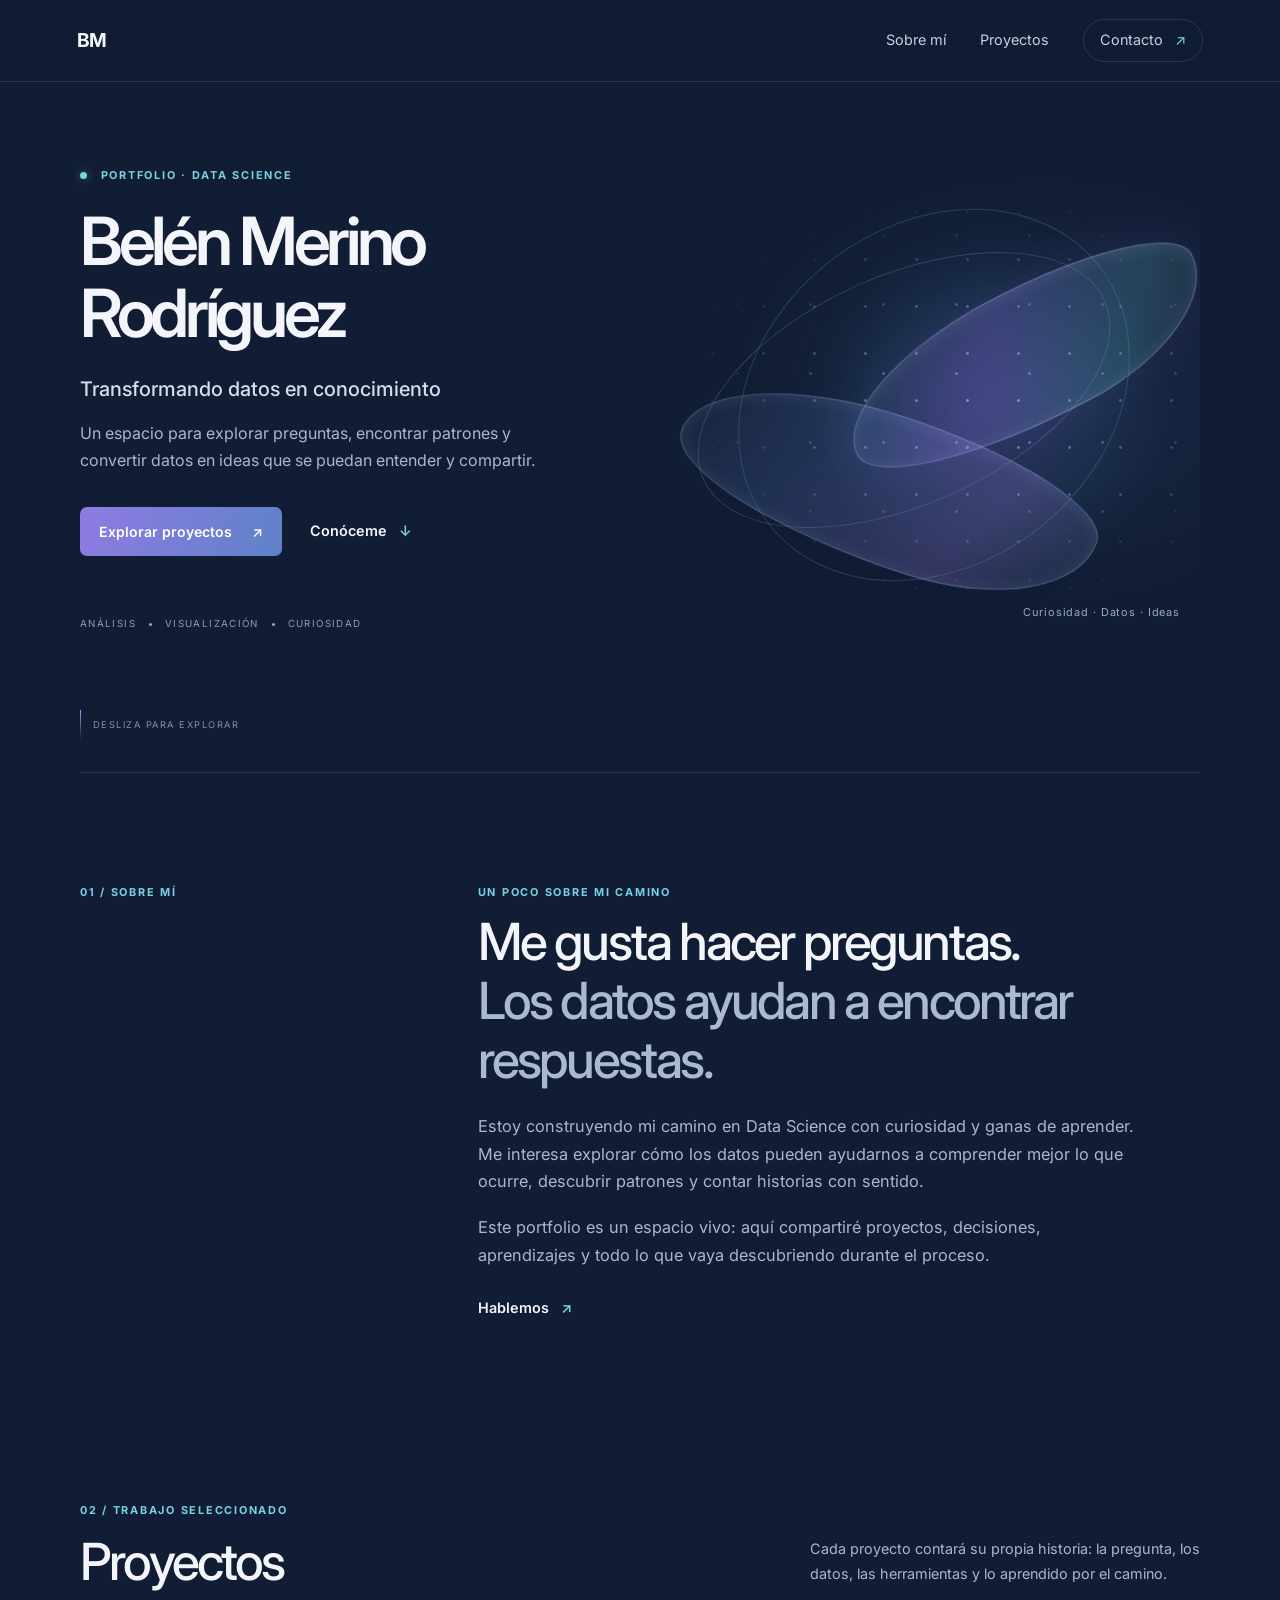
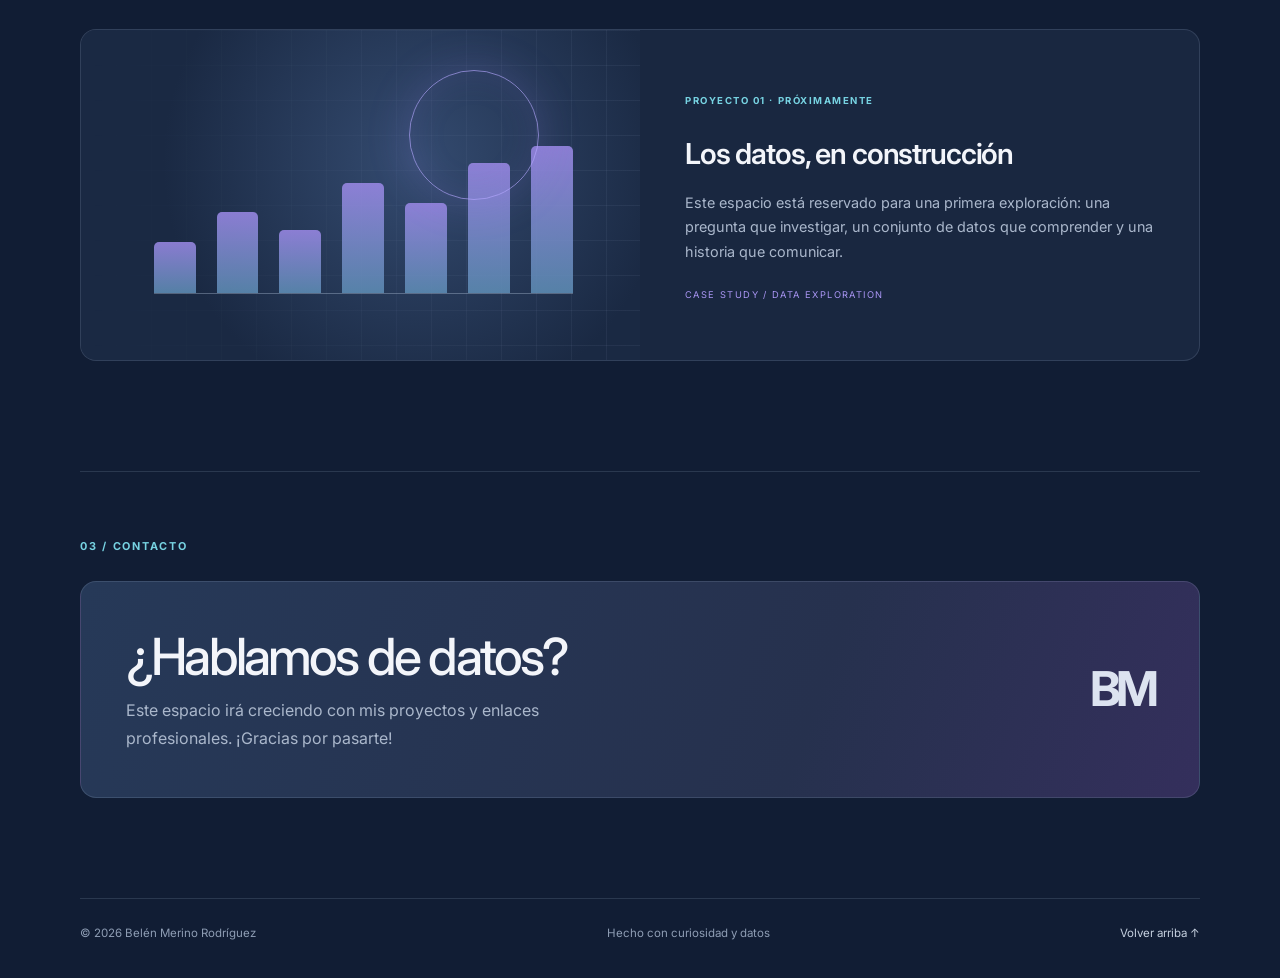
==== index.html @ dbee181e "Add files via upload" ====
<!doctype html>
<html lang="es">
<head>
  <meta charset="utf-8">
  <meta name="viewport" content="width=device-width, initial-scale=1">
  <meta name="description" content="Portfolio de Belén Merino Rodríguez: proyectos, análisis y exploración de datos.">
  <meta name="theme-color" content="#111d34">
  <title>Belén Merino Rodríguez | Portfolio</title>
  <link rel="preconnect" href="https://fonts.googleapis.com">
  <link rel="preconnect" href="https://fonts.gstatic.com" crossorigin>
  <link href="https://fonts.googleapis.com/css2?family=Inter:wght@400;500;600;700&display=swap" rel="stylesheet">
  <link rel="stylesheet" href="styles.css">
</head>
<body>
  <header class="site-header">
    <a class="brand" href="#inicio" aria-label="Ir al inicio">BM</a>
    <button class="menu-toggle" aria-label="Abrir menú" aria-expanded="false">☰</button>
    <nav class="nav" aria-label="Navegación principal">
      <a href="#sobre-mi">Sobre mí</a>
      <a href="#proyectos">Proyectos</a>
      <a class="nav-cta" href="#contacto">Contacto <span aria-hidden="true">↗</span></a>
    </nav>
  </header>

  <main>
    <section class="hero section-wrap" id="inicio">
      <div class="hero-copy">
        <p class="eyebrow"><span class="status-dot"></span> PORTFOLIO · DATA SCIENCE</p>
        <h1>Belén Merino Rodríguez</h1>
        <p class="hero-subtitle">Transformando datos en conocimiento</p>
        <p class="hero-text">Un espacio para explorar preguntas, encontrar patrones y convertir datos en ideas que se puedan entender y compartir.</p>
        <div class="hero-actions">
          <a class="button button-primary" href="#proyectos">Explorar proyectos <span aria-hidden="true">↗</span></a>
          <a class="text-link" href="#sobre-mi">Conóceme <span aria-hidden="true">↓</span></a>
        </div>
        <div class="hero-meta"><span>ANÁLISIS</span><i></i><span>VISUALIZACIÓN</span><i></i><span>CURIOSIDAD</span></div>
      </div>
      <div class="hero-art" role="img" aria-label="Formas abstractas translúcidas en tonos violetas y cian sobre un fondo azul noche">
        <div class="art-glow"></div>
        <div class="art-orbit orbit-one"></div>
        <div class="art-orbit orbit-two"></div>
        <div class="art-glass glass-one"></div>
        <div class="art-glass glass-two"></div>
        <div class="art-particles"></div>
        <span class="art-caption">Curiosidad · Datos · Ideas</span>
      </div>
      <a class="scroll-cue" href="#sobre-mi"><span></span> DESLIZA PARA EXPLORAR</a>
    </section>

    <section class="intro section-wrap" id="sobre-mi">
      <div class="section-kicker">01 / SOBRE MÍ</div>
      <div class="intro-content">
        <p class="eyebrow">UN POCO SOBRE MI CAMINO</p>
        <h2>Me gusta hacer preguntas.<br><em>Los datos ayudan a encontrar respuestas.</em></h2>
        <p>Estoy construyendo mi camino en Data Science con curiosidad y ganas de aprender. Me interesa explorar cómo los datos pueden ayudarnos a comprender mejor lo que ocurre, descubrir patrones y contar historias con sentido.</p>
        <p>Este portfolio es un espacio vivo: aquí compartiré proyectos, decisiones, aprendizajes y todo lo que vaya descubriendo durante el proceso.</p>
        <a class="text-link" href="#contacto">Hablemos <span aria-hidden="true">↗</span></a>
      </div>
    </section>

    <section class="projects section-wrap" id="proyectos">
      <div class="section-heading">
        <div>
          <div class="section-kicker">02 / TRABAJO SELECCIONADO</div>
          <h2>Proyectos</h2>
        </div>
        <p>Cada proyecto contará su propia historia: la pregunta, los datos, las herramientas y lo aprendido por el camino.</p>
      </div>
      <article class="project-placeholder">
        <div class="project-visual" aria-hidden="true">
          <div class="visual-grid"></div>
          <div class="visual-chart"><span></span><span></span><span></span><span></span><span></span><span></span><span></span></div>
          <div class="visual-orb"></div>
        </div>
        <div class="project-info">
          <span class="project-number">PROYECTO 01 · PRÓXIMAMENTE</span>
          <h3>Los datos, en construcción</h3>
          <p>Este espacio está reservado para una primera exploración: una pregunta que investigar, un conjunto de datos que comprender y una historia que comunicar.</p>
          <span class="project-note">CASE STUDY / DATA EXPLORATION</span>
        </div>
      </article>
    </section>

    <section class="contact section-wrap" id="contacto">
      <div class="section-kicker">03 / CONTACTO</div>
      <div class="contact-panel">
        <div>
          <h2>¿Hablamos de datos?</h2>
          <p>Este espacio irá creciendo con mis proyectos y enlaces profesionales. ¡Gracias por pasarte!</p>
        </div>
        <span class="contact-mark">BM</span>
      </div>
    </section>
  </main>

  <footer class="footer section-wrap">
    <span>© <span id="year"></span> Belén Merino Rodríguez</span>
    <span>Hecho con curiosidad y datos</span>
    <a href="#inicio">Volver arriba ↑</a>
  </footer>
  <script src="script.js"></script>
</body>
</html>
---- styles.css ----
:root {
  --bg: #111d34;
  --bg-deep: #0d172b;
  --panel: #1b2b49;
  --panel-soft: #243657;
  --text: #f3f5fa;
  --muted: #aab7cb;
  --violet: #aa96f4;
  --cyan: #77d3e2;
  --line: rgba(190, 205, 230, .15);
  --font: 'Inter', sans-serif;
}
* { box-sizing: border-box; }
html { scroll-behavior: smooth; }
body { margin: 0; background: var(--bg); color: var(--text); font-family: var(--font); line-height: 1.7; overflow-x: hidden; }
a { color: inherit; text-decoration: none; }
.site-header { height: 82px; display:flex; align-items:center; justify-content:space-between; padding:0 max(6vw,24px); border-bottom:1px solid var(--line); position:relative; z-index:5; background:rgba(17,29,52,.9); backdrop-filter:blur(14px); }
.brand { font-size:1.2rem; font-weight:700; letter-spacing:-.06em; color:var(--text); }
.nav { display:flex; align-items:center; gap:34px; font-size:.9rem; color:#c6d0df; }
.nav a { transition:color .2s ease; }
.nav a:hover,.text-link:hover { color:var(--cyan); }
.nav-cta { border:1px solid var(--line); padding:8px 16px; border-radius:30px; }
.nav-cta span { color:var(--cyan); margin-left:8px; }
.menu-toggle { display:none; background:none; border:0; color:white; font-size:1.4rem; cursor:pointer; }
.section-wrap { width:min(1120px,88vw); margin-inline:auto; }
.hero { min-height:690px; display:grid; grid-template-columns:1.05fr .95fr; align-items:center; position:relative; padding-top:50px; padding-bottom:105px; isolation:isolate; }
.hero-copy { position:relative; z-index:2; }
.eyebrow,.section-kicker,.project-number { font-size:.68rem; letter-spacing:.16em; font-weight:700; color:var(--cyan); }
.status-dot { display:inline-block; width:7px; height:7px; border-radius:50%; background:var(--cyan); margin-right:9px; box-shadow:0 0 10px rgba(119,211,226,.45); }
h1,h2,h3,p { margin-top:0; }
h1 { font-size:clamp(2.7rem,5.2vw,5.1rem); line-height:1.08; letter-spacing:-.065em; font-weight:600; max-width:760px; margin:22px 0; }
.hero-subtitle { font-size:1.25rem; font-weight:500; color:#d7ddeb; margin-bottom:14px; }
.hero-text { max-width:470px; color:var(--muted); font-size:1rem; }
.hero-actions { display:flex; align-items:center; gap:28px; margin-top:32px; }
.button { display:inline-flex; align-items:center; gap:20px; padding:13px 19px; border-radius:7px; font-weight:600; font-size:.88rem; transition:transform .2s ease, box-shadow .2s ease; }
.button:hover { transform:translateY(-2px); box-shadow:0 8px 25px rgba(5,12,25,.25); }
.button-primary { background:linear-gradient(110deg,#8f7be3,#5e82c8); color:white; }
.text-link { font-size:.9rem; font-weight:600; transition:color .2s ease; }
.text-link span { color:var(--cyan); margin-left:8px; }
.hero-meta { display:flex; align-items:center; gap:13px; margin-top:60px; font-size:.61rem; letter-spacing:.14em; color:#8f9eb5; }
.hero-meta i { width:3px; height:3px; background:var(--violet); border-radius:50%; }
.hero-art { background-image:linear-gradient(90deg,rgba(17,29,52,.10),rgba(17,29,52,.22)),url('portada-abstracta.png'); background-size:cover; background-position:center; height:500px; position:relative; overflow:hidden; isolation:isolate; border-radius:48% 0 0 48%; background:radial-gradient(ellipse at 70% 48%,rgba(83,105,176,.16),transparent 58%); }
.art-glow { position:absolute; width:340px; height:340px; right:8%; top:18%; border-radius:50%; background:radial-gradient(circle,rgba(139,116,232,.22),rgba(61,154,190,.09) 48%,transparent 72%); filter:blur(18px); }
.art-orbit { position:absolute; border:1px solid rgba(150,174,237,.23); border-radius:50%; transform:rotate(-24deg); }
.orbit-one { width:440px; height:230px; top:25%; left:3%; }
.orbit-two { width:340px; height:420px; top:7%; left:18%; transform:rotate(52deg); border-color:rgba(119,211,226,.2); }
.art-glass { position:absolute; border-radius:48% 52% 40% 60% / 55% 40% 60% 45%; transform:rotate(-28deg); filter:drop-shadow(0 14px 25px rgba(5,12,35,.22)); }
.glass-one { width:390px; height:135px; right:-4%; top:28%; background:linear-gradient(130deg,rgba(110,198,231,.06),rgba(130,115,226,.28) 40%,rgba(111,219,230,.19) 75%,rgba(255,255,255,.04)); border:1px solid rgba(189,200,255,.38); box-shadow:inset 0 2px 18px rgba(221,228,255,.12),0 0 45px rgba(127,116,226,.12); }
.glass-two { width:430px; height:150px; left:1%; bottom:17%; transform:rotate(18deg); background:linear-gradient(120deg,rgba(82,164,207,.05),rgba(101,135,213,.2) 35%,rgba(161,130,235,.24) 70%,rgba(119,211,226,.08)); border:1px solid rgba(154,203,237,.35); box-shadow:inset 0 1px 18px rgba(221,228,255,.1); }
.art-particles { position:absolute; inset:7% 2%; opacity:.65; background-image:radial-gradient(circle,rgba(126,207,241,.95) 1px,transparent 1.8px),radial-gradient(circle,rgba(174,151,245,.9) 1px,transparent 1.8px); background-size:51px 47px,73px 69px; background-position:8px 4px,22px 16px; mask-image:radial-gradient(ellipse at 60% 50%,#000 5%,transparent 72%); }
.art-caption { position:absolute; bottom:28px; right:20px; color:#9aaac4; font-size:.68rem; letter-spacing:.08em; }
.scroll-cue { position:absolute; bottom:32px; left:0; display:flex; align-items:center; gap:12px; color:#8292aa; font-size:.58rem; letter-spacing:.16em; }
.scroll-cue span { height:30px; width:1px; background:linear-gradient(var(--violet),transparent); }
.intro { padding:110px 0; border-top:1px solid var(--line); display:grid; grid-template-columns:.65fr 1.35fr; gap:50px; }
.intro-content h2,.section-heading h2,.contact h2 { font-size:clamp(2rem,4vw,3.4rem); line-height:1.15; letter-spacing:-.055em; font-weight:500; margin:0 0 24px; }
.intro-content h2 em { font-style:normal; color:#aab8d0; }
.intro-content p:not(.eyebrow) { max-width:660px; color:var(--muted); font-size:1.02rem; margin-bottom:18px; }
.intro-content .text-link { display:inline-block; margin-top:8px; }
.projects { padding:70px 0 110px; }
.section-heading { display:flex; justify-content:space-between; align-items:end; gap:30px; margin-bottom:38px; }
.section-heading h2 { margin:13px 0 0; }
.section-heading>p { max-width:390px; color:var(--muted); font-size:.9rem; margin-bottom:5px; }
.project-placeholder { display:grid; grid-template-columns:1fr 1fr; overflow:hidden; border:1px solid var(--line); border-radius:16px; background:rgba(34,49,75,.55); }
.project-visual { min-height:330px; position:relative; overflow:hidden; background:radial-gradient(circle at 60% 40%,#344b70,#1a2943 65%); }
.visual-grid { position:absolute; inset:0; background-image:linear-gradient(rgba(174,190,218,.08) 1px,transparent 1px),linear-gradient(90deg,rgba(174,190,218,.08) 1px,transparent 1px); background-size:35px 35px; mask-image:linear-gradient(90deg,transparent,#000); }
.visual-chart { position:absolute; left:13%; right:12%; bottom:20%; height:45%; display:flex; align-items:end; gap:5%; border-bottom:1px solid rgba(190,205,230,.35); }
.visual-chart span { flex:1; height:35%; background:linear-gradient(#9d8ae9,#5f8fb7); border-radius:5px 5px 0 0; opacity:.85; }
.visual-chart span:nth-child(2){height:55%}.visual-chart span:nth-child(3){height:43%}.visual-chart span:nth-child(4){height:75%}.visual-chart span:nth-child(5){height:61%}.visual-chart span:nth-child(6){height:88%}.visual-chart span:nth-child(7){height:100%}
.visual-orb { position:absolute; width:130px; height:130px; right:18%; top:12%; border:1px solid rgba(180,166,255,.65); border-radius:50%; box-shadow:0 0 45px rgba(144,123,232,.2),inset 0 0 35px rgba(144,123,232,.12); }
.project-info { padding:45px; align-self:center; }
.project-number { font-size:.6rem; }
.project-info h3 { font-size:1.8rem; letter-spacing:-.04em; font-weight:600; margin:18px 0 12px; }
.project-info p { color:var(--muted); font-size:.9rem; }
.project-note { font-size:.58rem; letter-spacing:.15em; color:var(--violet); }
.contact { padding:65px 0 100px; border-top:1px solid var(--line); }
.contact-panel { margin-top:25px; padding:45px; background:linear-gradient(110deg,#263958,#26314e 65%,#342f5c); border:1px solid var(--line); border-radius:16px; display:flex; align-items:center; justify-content:space-between; }
.contact h2 { margin-bottom:12px; }
.contact-panel p { color:var(--muted); margin:0; max-width:500px; }
.contact-mark { font-size:3rem; font-weight:700; letter-spacing:-.1em; color:#dce3f0; }
.footer { padding:25px 0 35px; border-top:1px solid var(--line); display:flex; justify-content:space-between; color:#8e9db4; font-size:.72rem; }
.footer a { color:#c5d0df; }
@media (prefers-reduced-motion: reduce) { html{scroll-behavior:auto} *,*::before,*::after{animation-duration:.01ms!important;transition-duration:.01ms!important} }
@media (max-width:800px) {
  .hero { grid-template-columns:1fr; padding-top:75px; min-height:auto; }
  .hero-art { height:370px; margin-top:12px; }
  .hero-copy { z-index:1; }
  .intro { grid-template-columns:1fr; gap:25px; padding:80px 0; }
  .project-placeholder { grid-template-columns:1fr; }
  .project-visual { min-height:270px; }
  .section-heading { align-items:start; flex-direction:column; gap:12px; }
  .scroll-cue { bottom:15px; }
}
@media (max-width:560px) {
  .site-header { height:70px; }
  .menu-toggle { display:block; }
  .nav { display:none; position:absolute; top:69px; left:0; right:0; padding:20px 6vw; background:#172640; border-bottom:1px solid var(--line); flex-direction:column; align-items:start; gap:18px; }
  .nav.open { display:flex; }
  .hero { padding-top:58px; }
  h1 { font-size:clamp(2.45rem,11vw,3.5rem); max-width:100%; }
  .hero-art { height:290px; margin-inline:-20px; }
  .hero-meta { gap:8px; font-size:.5rem; flex-wrap:wrap; }
  .glass-one { width:300px; right:-15%; }
  .glass-two { width:330px; left:-12%; }
  .project-info { padding:28px 23px; }
  .contact-panel { padding:28px; gap:15px; }
  .contact-mark { font-size:2rem; }
  .footer { flex-wrap:wrap; gap:12px; }
  .footer span:nth-child(2) { display:none; }
}
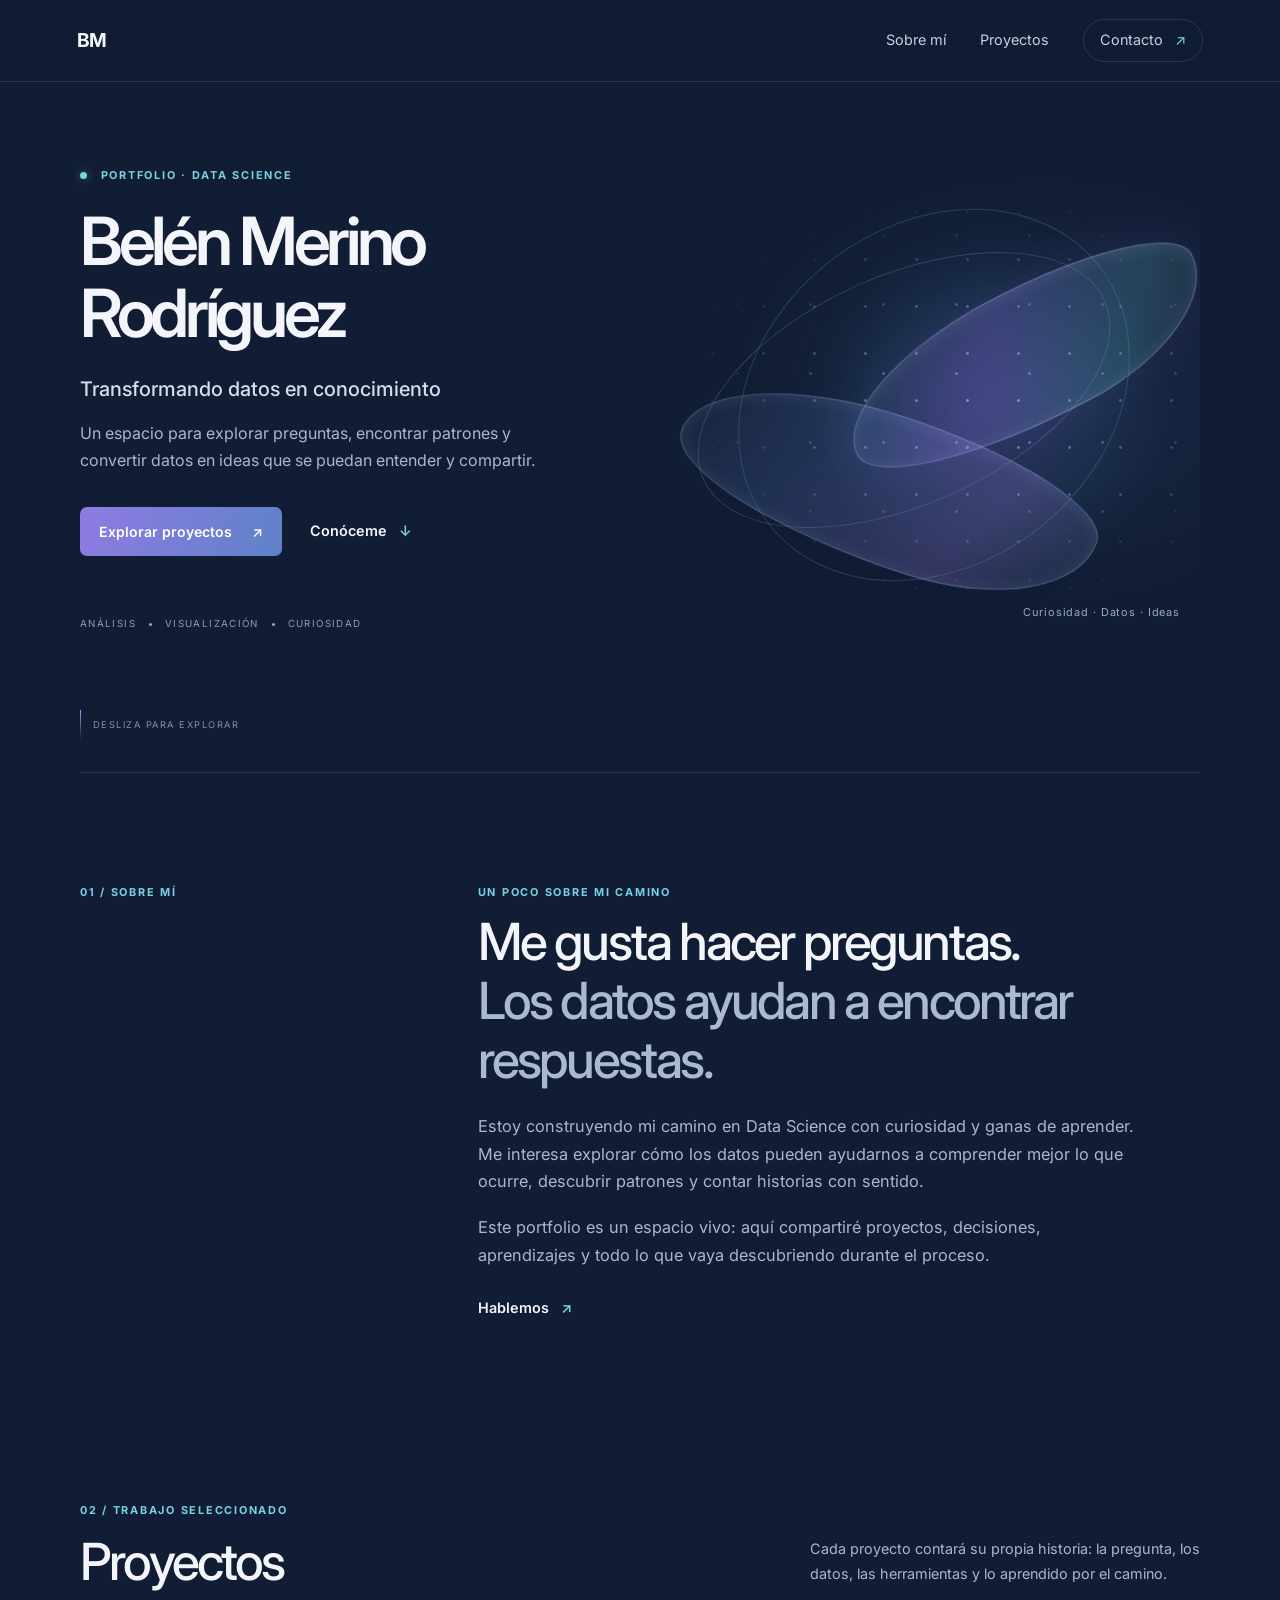
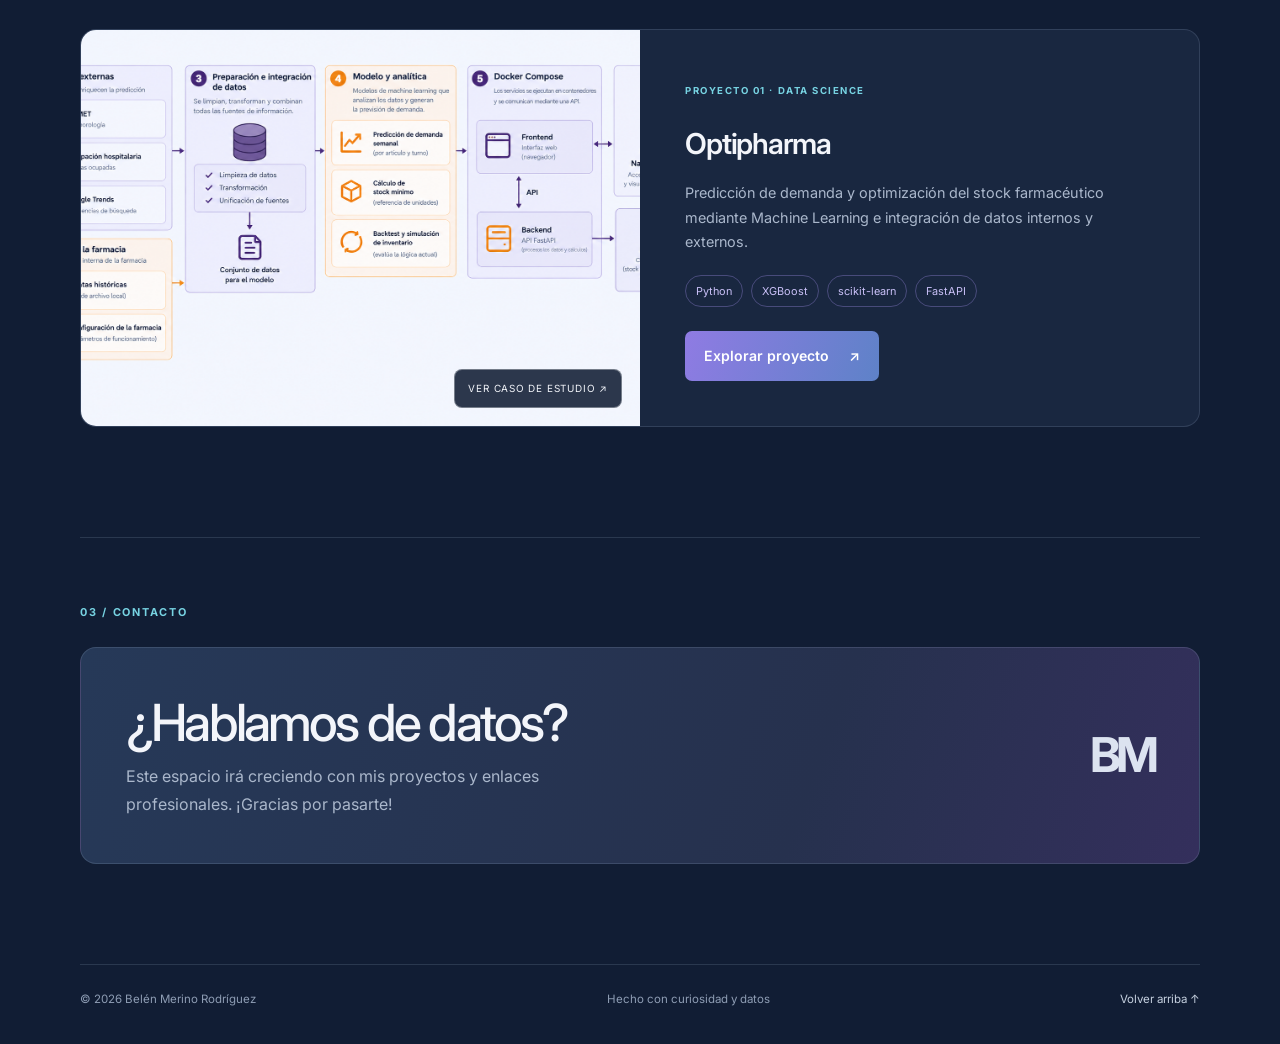
==== commit 5f1c7839: "Add files via upload" ====
--- a/index.html
+++ b/index.html
@@ -66,17 +66,17 @@
         </div>
         <p>Cada proyecto contará su propia historia: la pregunta, los datos, las herramientas y lo aprendido por el camino.</p>
       </div>
-      <article class="project-placeholder">
-        <div class="project-visual" aria-hidden="true">
-          <div class="visual-grid"></div>
-          <div class="visual-chart"><span></span><span></span><span></span><span></span><span></span><span></span><span></span></div>
-          <div class="visual-orb"></div>
-        </div>
+      <article class="project-placeholder project-featured">
+        <a class="project-visual project-image-link" href="proyectos/optipharma/" aria-label="Ver el caso de estudio Optipharma">
+          <img src="assets/optipharma-arquitectura.png" alt="Diagrama de arquitectura de Optipharma: fuentes de datos, preparación, modelo predictivo, aplicación y resultados">
+          <span class="project-image-label">VER CASO DE ESTUDIO ↗</span>
+        </a>
         <div class="project-info">
-          <span class="project-number">PROYECTO 01 · PRÓXIMAMENTE</span>
-          <h3>Los datos, en construcción</h3>
-          <p>Este espacio está reservado para una primera exploración: una pregunta que investigar, un conjunto de datos que comprender y una historia que comunicar.</p>
-          <span class="project-note">CASE STUDY / DATA EXPLORATION</span>
+          <span class="project-number">PROYECTO 01 · DATA SCIENCE</span>
+          <h3>Optipharma</h3>
+          <p>Predicción de demanda y optimización del stock farmacéutico mediante Machine Learning e integración de datos internos y externos.</p>
+          <div class="project-tags"><span>Python</span><span>XGBoost</span><span>scikit-learn</span><span>FastAPI</span></div>
+          <a class="button button-primary" href="proyectos/optipharma/">Explorar proyecto <span aria-hidden="true">↗</span></a>
         </div>
       </article>
     </section>
--- a/styles.css
+++ b/styles.css
@@ -107,3 +107,13 @@
   .footer { flex-wrap:wrap; gap:12px; }
   .footer span:nth-child(2) { display:none; }
 }
+
+/* Optipharma featured project */
+.project-image-link { display:block; min-height:330px; position:relative; overflow:hidden; background:#e9edfa; }
+.project-image-link img { width:100%; height:100%; min-height:330px; display:block; object-fit:cover; object-position:center; transition:transform .45s ease; }
+.project-image-link:hover img { transform:scale(1.025); }
+.project-image-label { position:absolute; right:18px; bottom:18px; padding:10px 13px; border:1px solid rgba(255,255,255,.35); border-radius:8px; background:rgba(17,29,52,.88); color:#f3f5fa; font-size:.62rem; letter-spacing:.08em; }
+.project-tags { display:flex; flex-wrap:wrap; gap:8px; margin:20px 0 24px; }
+.project-tags span { border:1px solid rgba(170,150,244,.32); border-radius:99px; padding:6px 10px; color:#c9c0f7; font-size:.68rem; }
+.project-info .button { display:inline-flex; }
+@media (max-width:800px) { .project-image-link, .project-image-link img { min-height:260px; } }
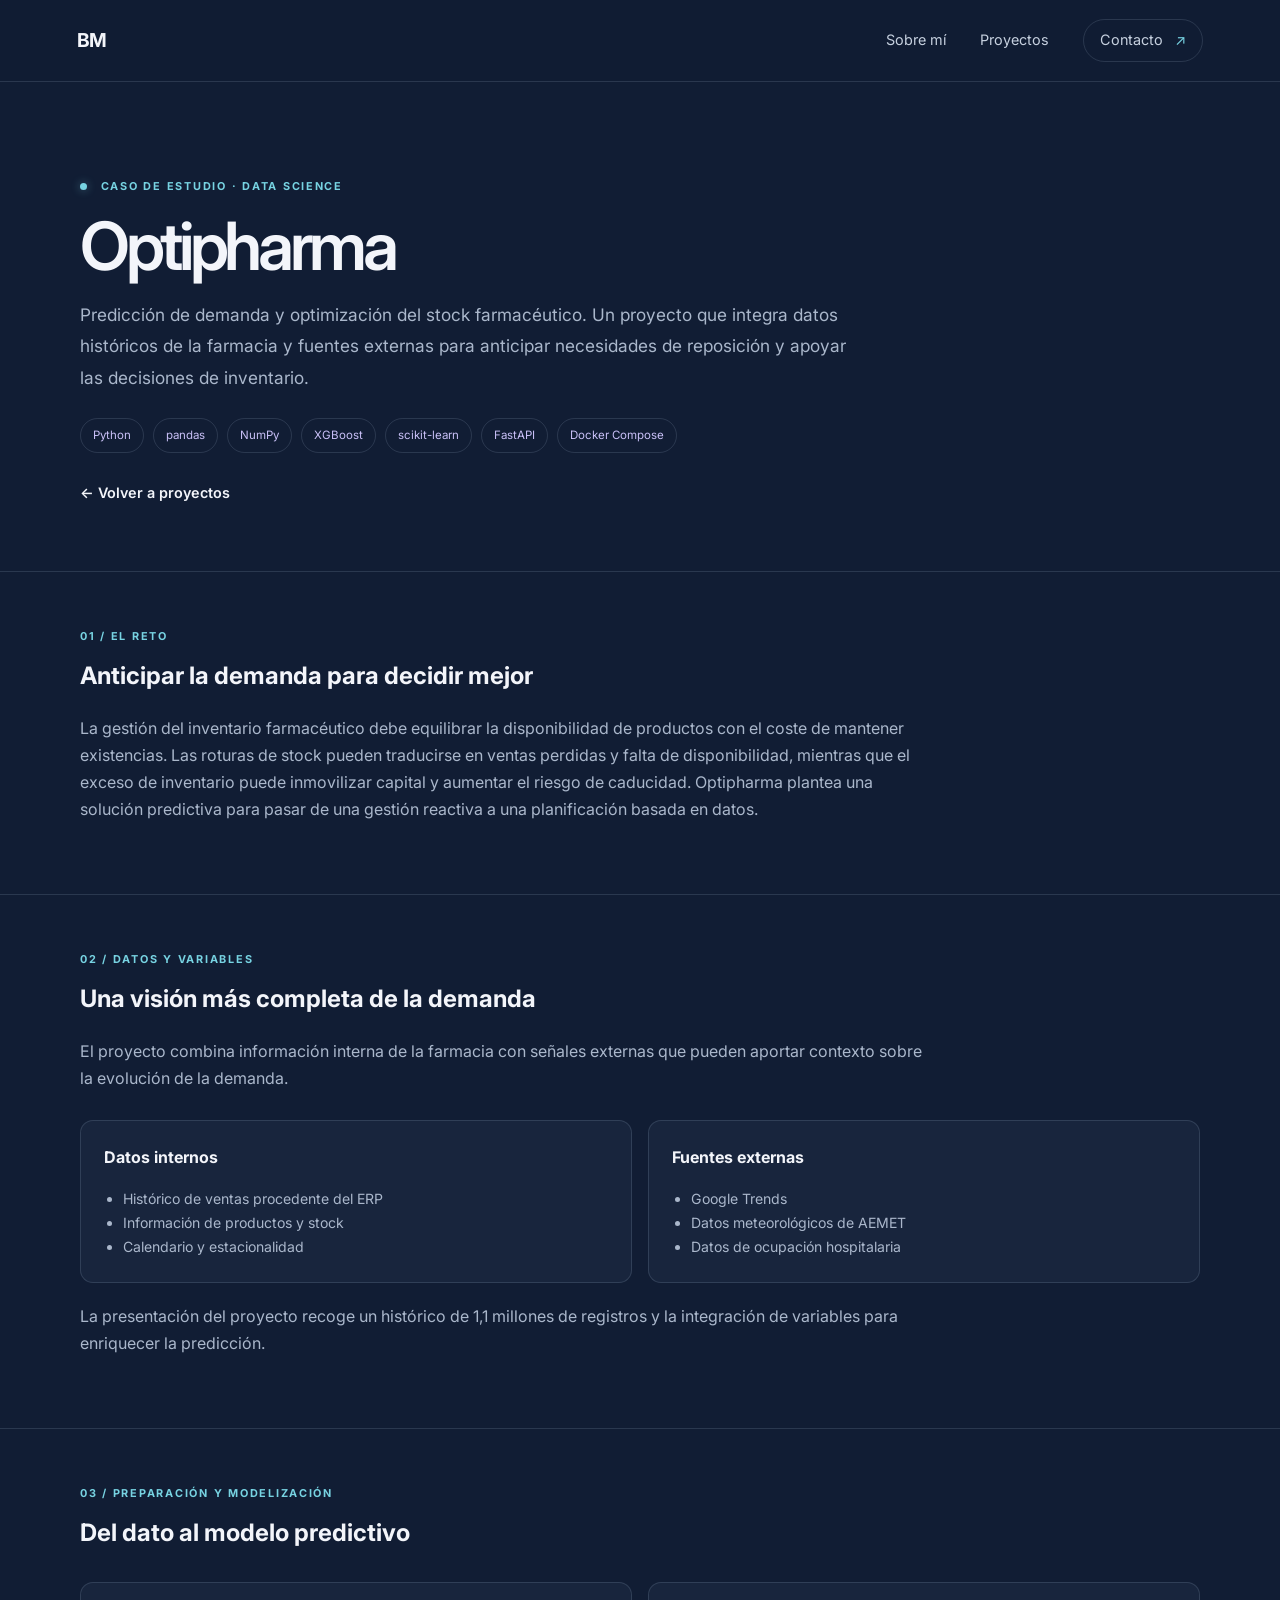
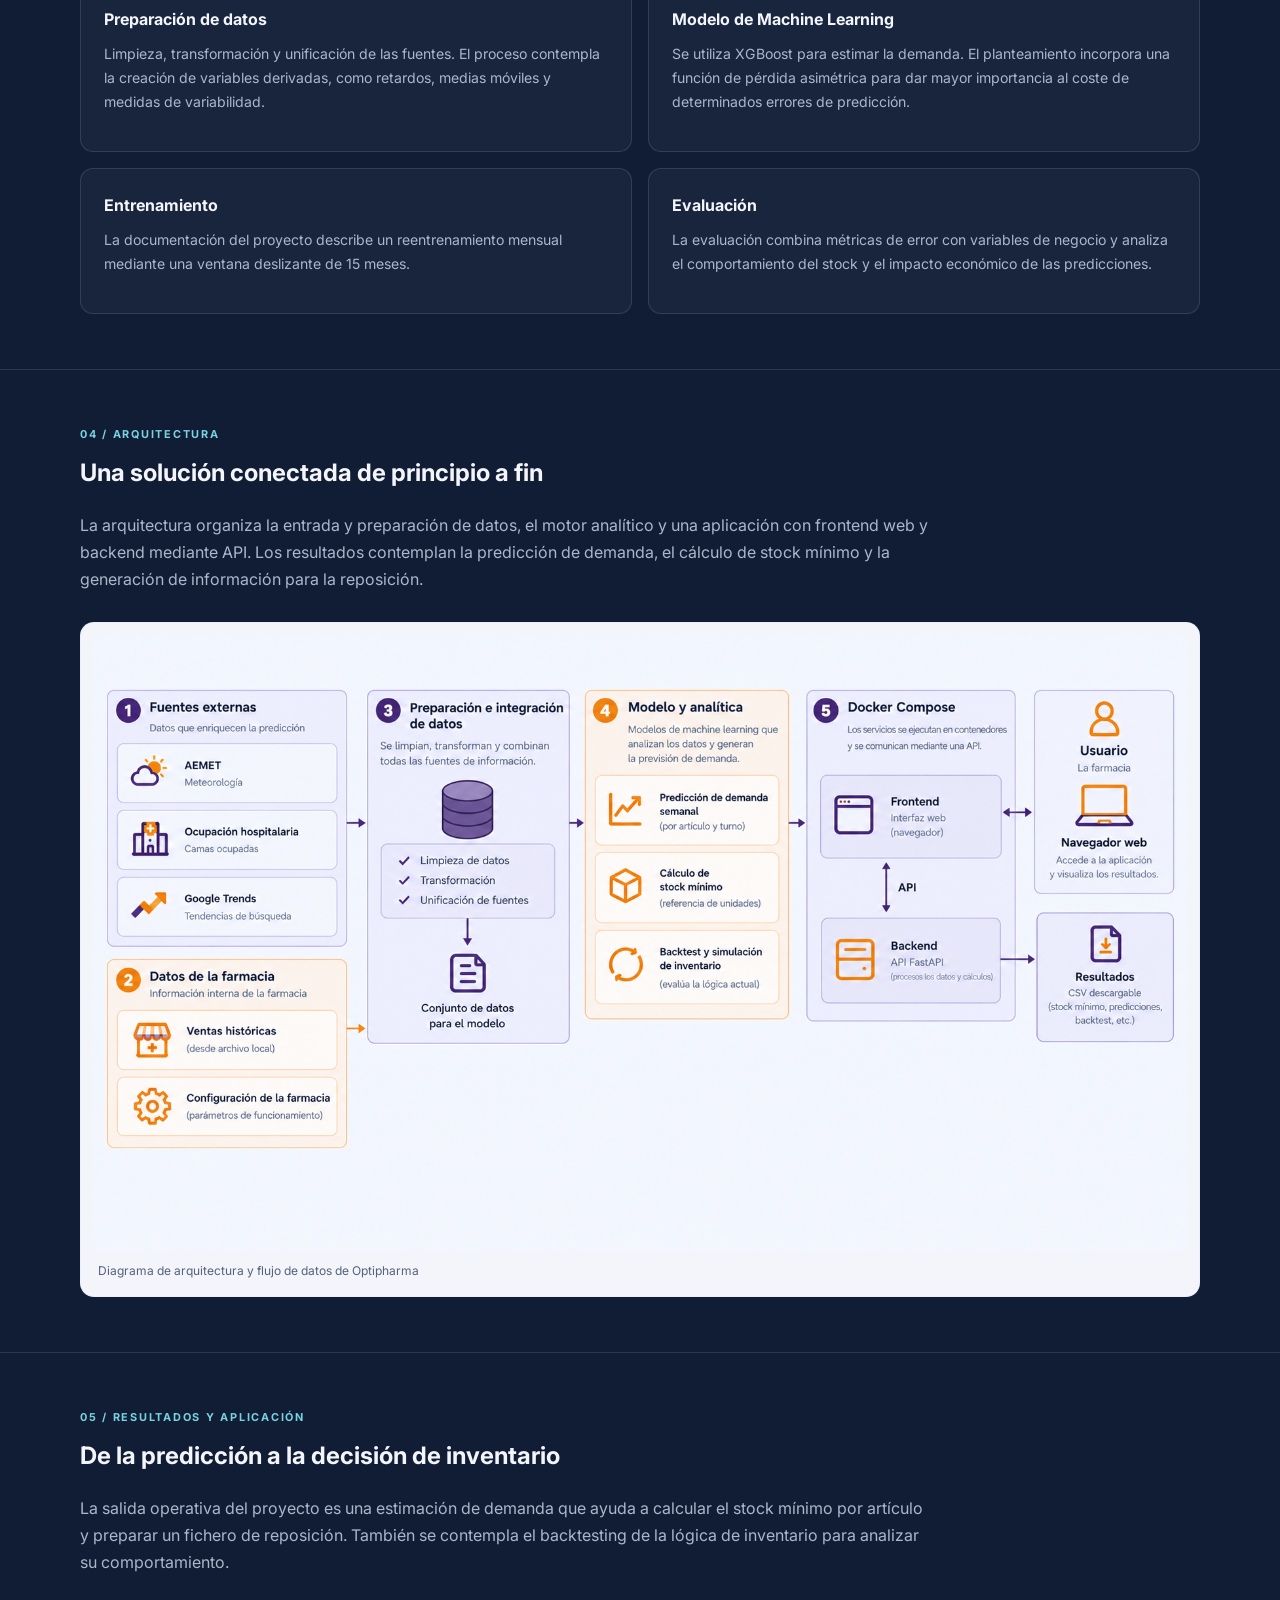
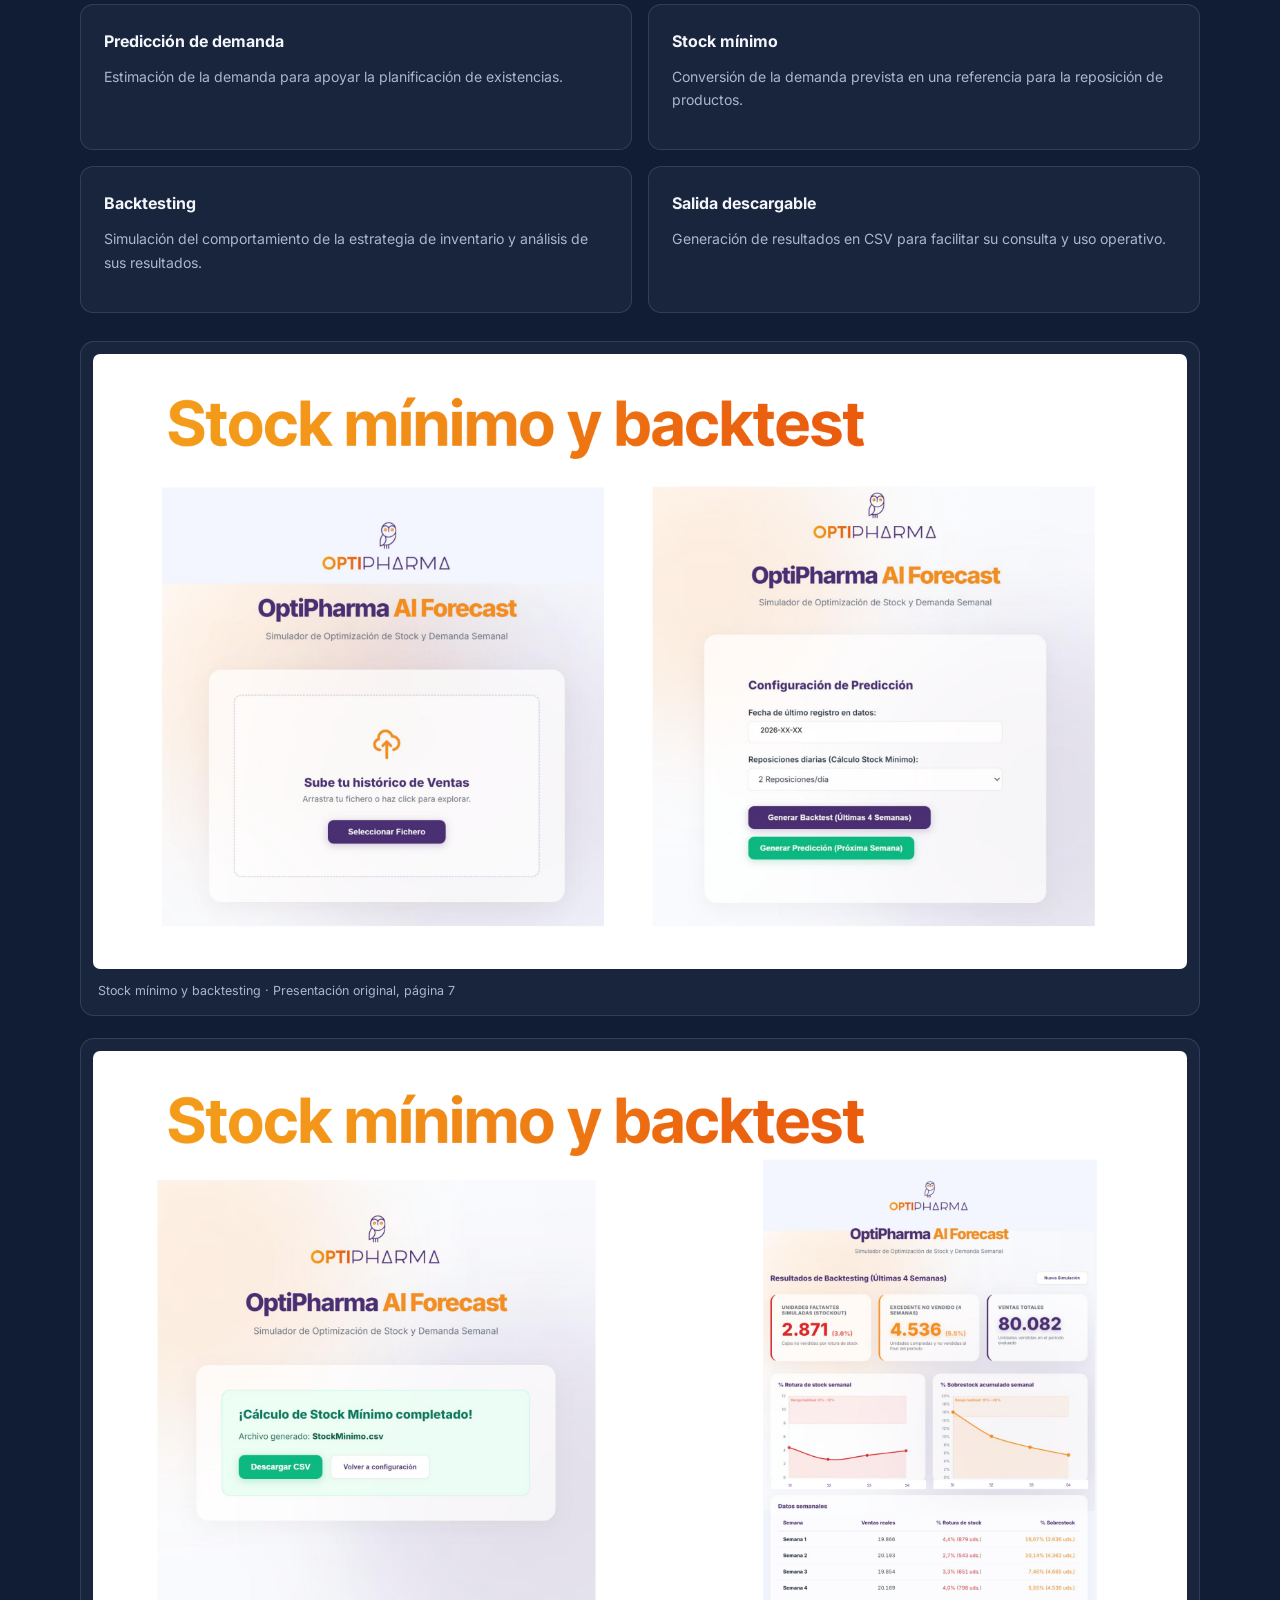
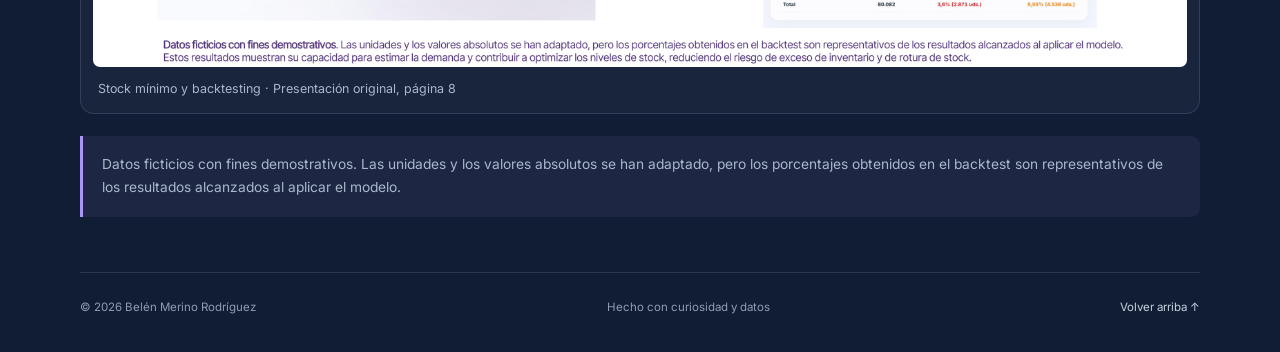
==== commit 67391931: "Add files via upload" ====
--- a/index.html
+++ b/index.html
@@ -3,101 +3,134 @@
 <head>
   <meta charset="utf-8">
   <meta name="viewport" content="width=device-width, initial-scale=1">
-  <meta name="description" content="Portfolio de Belén Merino Rodríguez: proyectos, análisis y exploración de datos.">
+  <meta name="description" content="Optipharma: proyecto de Data Science para la predicción de demanda y optimización del stock farmacéutico.">
   <meta name="theme-color" content="#111d34">
-  <title>Belén Merino Rodríguez | Portfolio</title>
+  <title>Optipharma | Belén Merino Rodríguez</title>
   <link rel="preconnect" href="https://fonts.googleapis.com">
   <link rel="preconnect" href="https://fonts.gstatic.com" crossorigin>
   <link href="https://fonts.googleapis.com/css2?family=Inter:wght@400;500;600;700&display=swap" rel="stylesheet">
-  <link rel="stylesheet" href="styles.css">
+  <link rel="stylesheet" href="../../styles.css">
+  <style>
+    .case-hero { padding:95px 0 65px; }
+    .case-hero h1 { max-width:900px; margin:16px 0; }
+    .case-lead { max-width:780px; color:var(--muted); font-size:1.08rem; line-height:1.8; }
+    .case-meta { display:flex; flex-wrap:wrap; gap:9px; margin-top:25px; }
+    .case-meta span { border:1px solid var(--line); border-radius:99px; padding:7px 12px; color:#c9c0f7; font-size:.72rem; }
+    .case-section { padding:55px 0; border-top:1px solid var(--line); }
+    .case-section h2 { margin:10px 0 18px; }
+    .case-copy { max-width:850px; color:var(--muted); }
+    .case-grid { display:grid; grid-template-columns:repeat(2,minmax(0,1fr)); gap:16px; margin-top:28px; }
+    .case-card { padding:23px; border:1px solid var(--line); border-radius:13px; background:rgba(34,49,75,.45); }
+    .case-card h3 { margin:0 0 9px; font-size:1rem; }
+    .case-card p, .case-card li { color:var(--muted); font-size:.88rem; }
+    .case-card ul { padding-left:19px; margin-bottom:0; }
+    .architecture { margin:28px 0 0; padding:12px; border:1px solid var(--line); border-radius:14px; background:#f3f5fa; }
+    .architecture img { width:100%; height:auto; display:block; border-radius:7px; }
+    .architecture figcaption { color:#53627c; font-size:.75rem; padding:10px 5px 2px; }
+    .backtest-figures { display:grid; grid-template-columns:1fr; gap:22px; margin-top:28px; }
+    .backtest-figure { margin:0; padding:12px; border:1px solid var(--line); border-radius:14px; background:rgba(34,49,75,.45); }
+    .backtest-figure img { display:block; width:100%; height:auto; border-radius:7px; }
+    .backtest-figure figcaption { color:var(--muted); font-size:.78rem; padding:11px 5px 2px; }
+    .notice { margin-top:22px; padding:17px 19px; border-left:3px solid var(--violet); border-radius:0 9px 9px 0; background:rgba(170,150,244,.08); color:var(--muted); font-size:.86rem; }
+    .case-back { display:inline-block; margin-top:28px; }
+    @media(max-width:700px){ .case-hero{padding:65px 0 45px}.case-grid{grid-template-columns:1fr}.case-section{padding:42px 0} }
+  </style>
 </head>
 <body>
   <header class="site-header">
-    <a class="brand" href="#inicio" aria-label="Ir al inicio">BM</a>
+    <a class="brand" href="../../index.html#inicio" aria-label="Ir al inicio">BM</a>
     <button class="menu-toggle" aria-label="Abrir menú" aria-expanded="false">☰</button>
     <nav class="nav" aria-label="Navegación principal">
-      <a href="#sobre-mi">Sobre mí</a>
-      <a href="#proyectos">Proyectos</a>
-      <a class="nav-cta" href="#contacto">Contacto <span aria-hidden="true">↗</span></a>
+      <a href="../../index.html#sobre-mi">Sobre mí</a>
+      <a href="../../index.html#proyectos">Proyectos</a>
+      <a class="nav-cta" href="../../index.html#contacto">Contacto <span aria-hidden="true">↗</span></a>
     </nav>
   </header>
-
   <main>
-    <section class="hero section-wrap" id="inicio">
-      <div class="hero-copy">
-        <p class="eyebrow"><span class="status-dot"></span> PORTFOLIO · DATA SCIENCE</p>
-        <h1>Belén Merino Rodríguez</h1>
-        <p class="hero-subtitle">Transformando datos en conocimiento</p>
-        <p class="hero-text">Un espacio para explorar preguntas, encontrar patrones y convertir datos en ideas que se puedan entender y compartir.</p>
-        <div class="hero-actions">
-          <a class="button button-primary" href="#proyectos">Explorar proyectos <span aria-hidden="true">↗</span></a>
-          <a class="text-link" href="#sobre-mi">Conóceme <span aria-hidden="true">↓</span></a>
-        </div>
-        <div class="hero-meta"><span>ANÁLISIS</span><i></i><span>VISUALIZACIÓN</span><i></i><span>CURIOSIDAD</span></div>
-      </div>
-      <div class="hero-art" role="img" aria-label="Formas abstractas translúcidas en tonos violetas y cian sobre un fondo azul noche">
-        <div class="art-glow"></div>
-        <div class="art-orbit orbit-one"></div>
-        <div class="art-orbit orbit-two"></div>
-        <div class="art-glass glass-one"></div>
-        <div class="art-glass glass-two"></div>
-        <div class="art-particles"></div>
-        <span class="art-caption">Curiosidad · Datos · Ideas</span>
-      </div>
-      <a class="scroll-cue" href="#sobre-mi"><span></span> DESLIZA PARA EXPLORAR</a>
+    <section class="case-hero section-wrap">
+      <p class="eyebrow"><span class="status-dot"></span> CASO DE ESTUDIO · DATA SCIENCE</p>
+      <h1>Optipharma</h1>
+      <p class="case-lead">Predicción de demanda y optimización del stock farmacéutico. Un proyecto que integra datos históricos de la farmacia y fuentes externas para anticipar necesidades de reposición y apoyar las decisiones de inventario.</p>
+      <div class="case-meta"><span>Python</span><span>pandas</span><span>NumPy</span><span>XGBoost</span><span>scikit-learn</span><span>FastAPI</span><span>Docker Compose</span></div>
+      <a class="text-link case-back" href="../../index.html#proyectos">← Volver a proyectos</a>
     </section>
 
-    <section class="intro section-wrap" id="sobre-mi">
-      <div class="section-kicker">01 / SOBRE MÍ</div>
-      <div class="intro-content">
-        <p class="eyebrow">UN POCO SOBRE MI CAMINO</p>
-        <h2>Me gusta hacer preguntas.<br><em>Los datos ayudan a encontrar respuestas.</em></h2>
-        <p>Estoy construyendo mi camino en Data Science con curiosidad y ganas de aprender. Me interesa explorar cómo los datos pueden ayudarnos a comprender mejor lo que ocurre, descubrir patrones y contar historias con sentido.</p>
-        <p>Este portfolio es un espacio vivo: aquí compartiré proyectos, decisiones, aprendizajes y todo lo que vaya descubriendo durante el proceso.</p>
-        <a class="text-link" href="#contacto">Hablemos <span aria-hidden="true">↗</span></a>
+    <section class="case-section">
+      <div class="section-wrap">
+        <div class="section-kicker">01 / EL RETO</div>
+        <h2>Anticipar la demanda para decidir mejor</h2>
+        <p class="case-copy">La gestión del inventario farmacéutico debe equilibrar la disponibilidad de productos con el coste de mantener existencias. Las roturas de stock pueden traducirse en ventas perdidas y falta de disponibilidad, mientras que el exceso de inventario puede inmovilizar capital y aumentar el riesgo de caducidad. Optipharma plantea una solución predictiva para pasar de una gestión reactiva a una planificación basada en datos.</p>
       </div>
     </section>
 
-    <section class="projects section-wrap" id="proyectos">
-      <div class="section-heading">
-        <div>
-          <div class="section-kicker">02 / TRABAJO SELECCIONADO</div>
-          <h2>Proyectos</h2>
+    <section class="case-section">
+      <div class="section-wrap">
+        <div class="section-kicker">02 / DATOS Y VARIABLES</div>
+        <h2>Una visión más completa de la demanda</h2>
+        <p class="case-copy">El proyecto combina información interna de la farmacia con señales externas que pueden aportar contexto sobre la evolución de la demanda.</p>
+        <div class="case-grid">
+          <article class="case-card"><h3>Datos internos</h3><ul><li>Histórico de ventas procedente del ERP</li><li>Información de productos y stock</li><li>Calendario y estacionalidad</li></ul></article>
+          <article class="case-card"><h3>Fuentes externas</h3><ul><li>Google Trends</li><li>Datos meteorológicos de AEMET</li><li>Datos de ocupación hospitalaria</li></ul></article>
         </div>
-        <p>Cada proyecto contará su propia historia: la pregunta, los datos, las herramientas y lo aprendido por el camino.</p>
+        <p class="case-copy" style="margin-top:20px">La presentación del proyecto recoge un histórico de 1,1 millones de registros y la integración de variables para enriquecer la predicción.</p>
       </div>
-      <article class="project-placeholder project-featured">
-        <a class="project-visual project-image-link" href="proyectos/optipharma/" aria-label="Ver el caso de estudio Optipharma">
-          <img src="assets/optipharma-arquitectura.png" alt="Diagrama de arquitectura de Optipharma: fuentes de datos, preparación, modelo predictivo, aplicación y resultados">
-          <span class="project-image-label">VER CASO DE ESTUDIO ↗</span>
-        </a>
-        <div class="project-info">
-          <span class="project-number">PROYECTO 01 · DATA SCIENCE</span>
-          <h3>Optipharma</h3>
-          <p>Predicción de demanda y optimización del stock farmacéutico mediante Machine Learning e integración de datos internos y externos.</p>
-          <div class="project-tags"><span>Python</span><span>XGBoost</span><span>scikit-learn</span><span>FastAPI</span></div>
-          <a class="button button-primary" href="proyectos/optipharma/">Explorar proyecto <span aria-hidden="true">↗</span></a>
-        </div>
-      </article>
     </section>
 
-    <section class="contact section-wrap" id="contacto">
-      <div class="section-kicker">03 / CONTACTO</div>
-      <div class="contact-panel">
-        <div>
-          <h2>¿Hablamos de datos?</h2>
-          <p>Este espacio irá creciendo con mis proyectos y enlaces profesionales. ¡Gracias por pasarte!</p>
+    <section class="case-section">
+      <div class="section-wrap">
+        <div class="section-kicker">03 / PREPARACIÓN Y MODELIZACIÓN</div>
+        <h2>Del dato al modelo predictivo</h2>
+        <div class="case-grid">
+          <article class="case-card"><h3>Preparación de datos</h3><p>Limpieza, transformación y unificación de las fuentes. El proceso contempla la creación de variables derivadas, como retardos, medias móviles y medidas de variabilidad.</p></article>
+          <article class="case-card"><h3>Modelo de Machine Learning</h3><p>Se utiliza XGBoost para estimar la demanda. El planteamiento incorpora una función de pérdida asimétrica para dar mayor importancia al coste de determinados errores de predicción.</p></article>
+          <article class="case-card"><h3>Entrenamiento</h3><p>La documentación del proyecto describe un reentrenamiento mensual mediante una ventana deslizante de 15 meses.</p></article>
+          <article class="case-card"><h3>Evaluación</h3><p>La evaluación combina métricas de error con variables de negocio y analiza el comportamiento del stock y el impacto económico de las predicciones.</p></article>
         </div>
-        <span class="contact-mark">BM</span>
+      </div>
+    </section>
+
+    <section class="case-section">
+      <div class="section-wrap">
+        <div class="section-kicker">04 / ARQUITECTURA</div>
+        <h2>Una solución conectada de principio a fin</h2>
+        <p class="case-copy">La arquitectura organiza la entrada y preparación de datos, el motor analítico y una aplicación con frontend web y backend mediante API. Los resultados contemplan la predicción de demanda, el cálculo de stock mínimo y la generación de información para la reposición.</p>
+        <figure class="architecture">
+          <img src="../../assets/optipharma-arquitectura.png" alt="Diagrama de flujo de Optipharma con fuentes externas e internas, preparación de datos, modelo predictivo, Docker Compose, frontend, backend y resultados">
+          <figcaption>Diagrama de arquitectura y flujo de datos de Optipharma</figcaption>
+        </figure>
+      </div>
+    </section>
+
+    <section class="case-section">
+      <div class="section-wrap">
+        <div class="section-kicker">05 / RESULTADOS Y APLICACIÓN</div>
+        <h2>De la predicción a la decisión de inventario</h2>
+        <p class="case-copy">La salida operativa del proyecto es una estimación de demanda que ayuda a calcular el stock mínimo por artículo y preparar un fichero de reposición. También se contempla el backtesting de la lógica de inventario para analizar su comportamiento.</p>
+        <div class="case-grid">
+          <article class="case-card"><h3>Predicción de demanda</h3><p>Estimación de la demanda para apoyar la planificación de existencias.</p></article>
+          <article class="case-card"><h3>Stock mínimo</h3><p>Conversión de la demanda prevista en una referencia para la reposición de productos.</p></article>
+          <article class="case-card"><h3>Backtesting</h3><p>Simulación del comportamiento de la estrategia de inventario y análisis de sus resultados.</p></article>
+          <article class="case-card"><h3>Salida descargable</h3><p>Generación de resultados en CSV para facilitar su consulta y uso operativo.</p></article>
+        </div>
+        <div class="backtest-figures">
+          <figure class="backtest-figure">
+            <img src="backtesting-pagina-7.png" alt="Página original 7 de la presentación Optipharma: resultados de stock mínimo y backtesting">
+            <figcaption>Stock mínimo y backtesting · Presentación original, página 7</figcaption>
+          </figure>
+          <figure class="backtest-figure">
+            <img src="backtesting-pagina-8.png" alt="Página original 8 de la presentación Optipharma: resultados de stock mínimo y backtesting">
+            <figcaption>Stock mínimo y backtesting · Presentación original, página 8</figcaption>
+          </figure>
+        </div>
+        <div class="notice">Datos ficticios con fines demostrativos. Las unidades y los valores absolutos se han adaptado, pero los porcentajes obtenidos en el backtest son representativos de los resultados alcanzados al aplicar el modelo.</div>
       </div>
     </section>
   </main>
-
   <footer class="footer section-wrap">
     <span>© <span id="year"></span> Belén Merino Rodríguez</span>
     <span>Hecho con curiosidad y datos</span>
-    <a href="#inicio">Volver arriba ↑</a>
+    <a href="#top" onclick="window.scrollTo({top:0,behavior:'smooth'});return false;">Volver arriba ↑</a>
   </footer>
-  <script src="script.js"></script>
+  <script src="../../script.js"></script>
 </body>
 </html>
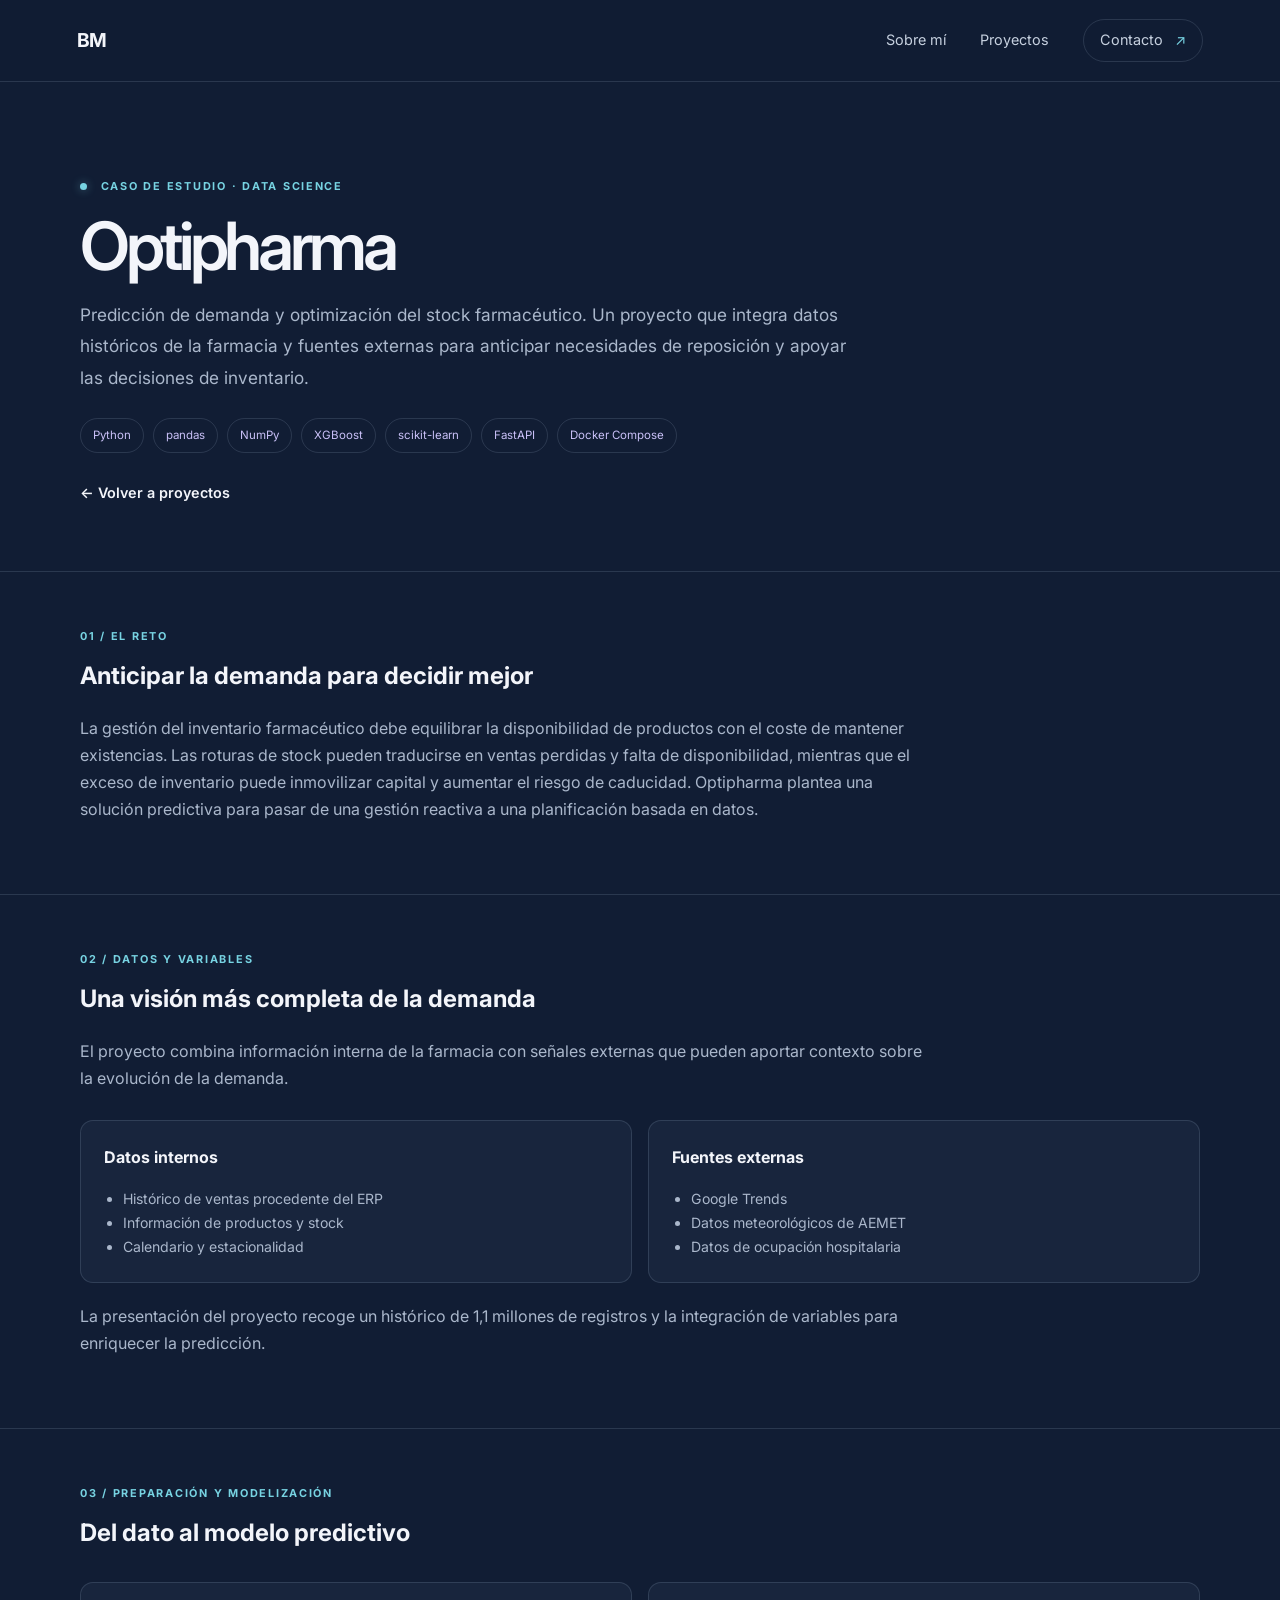
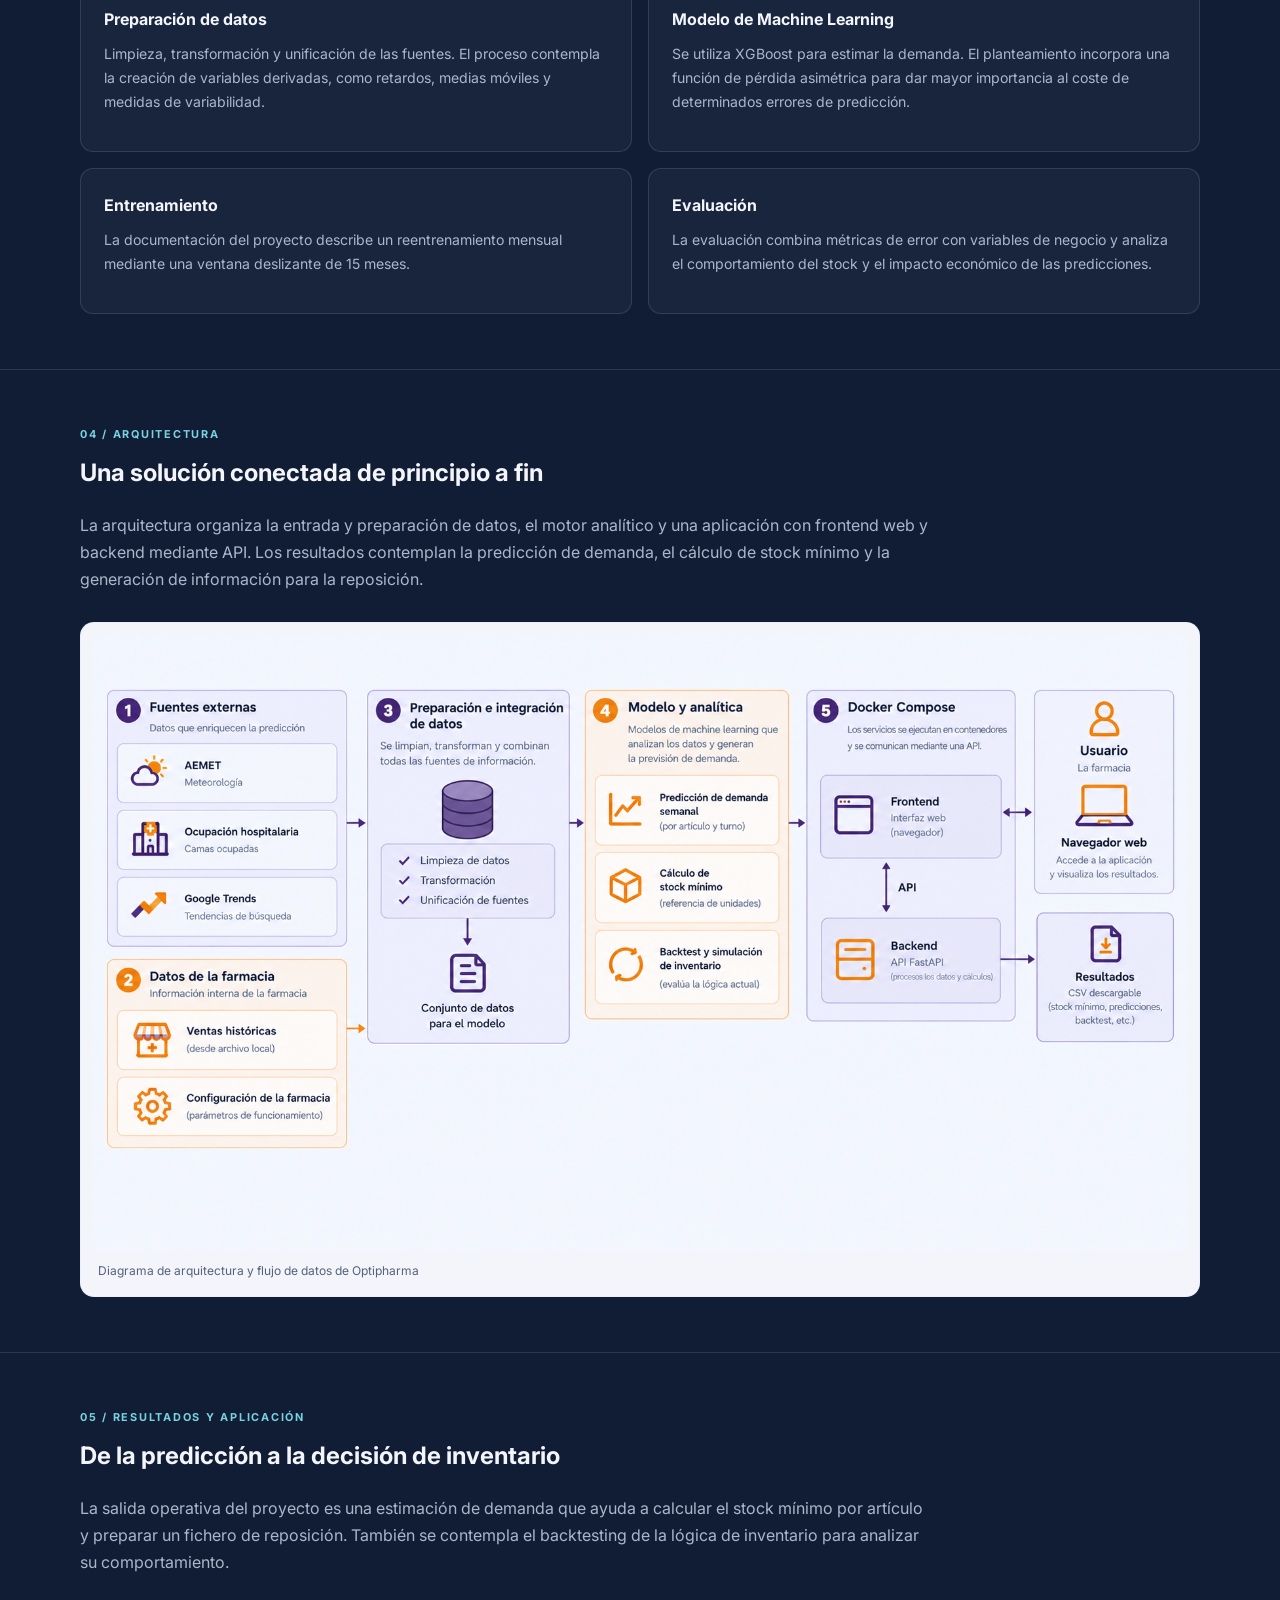
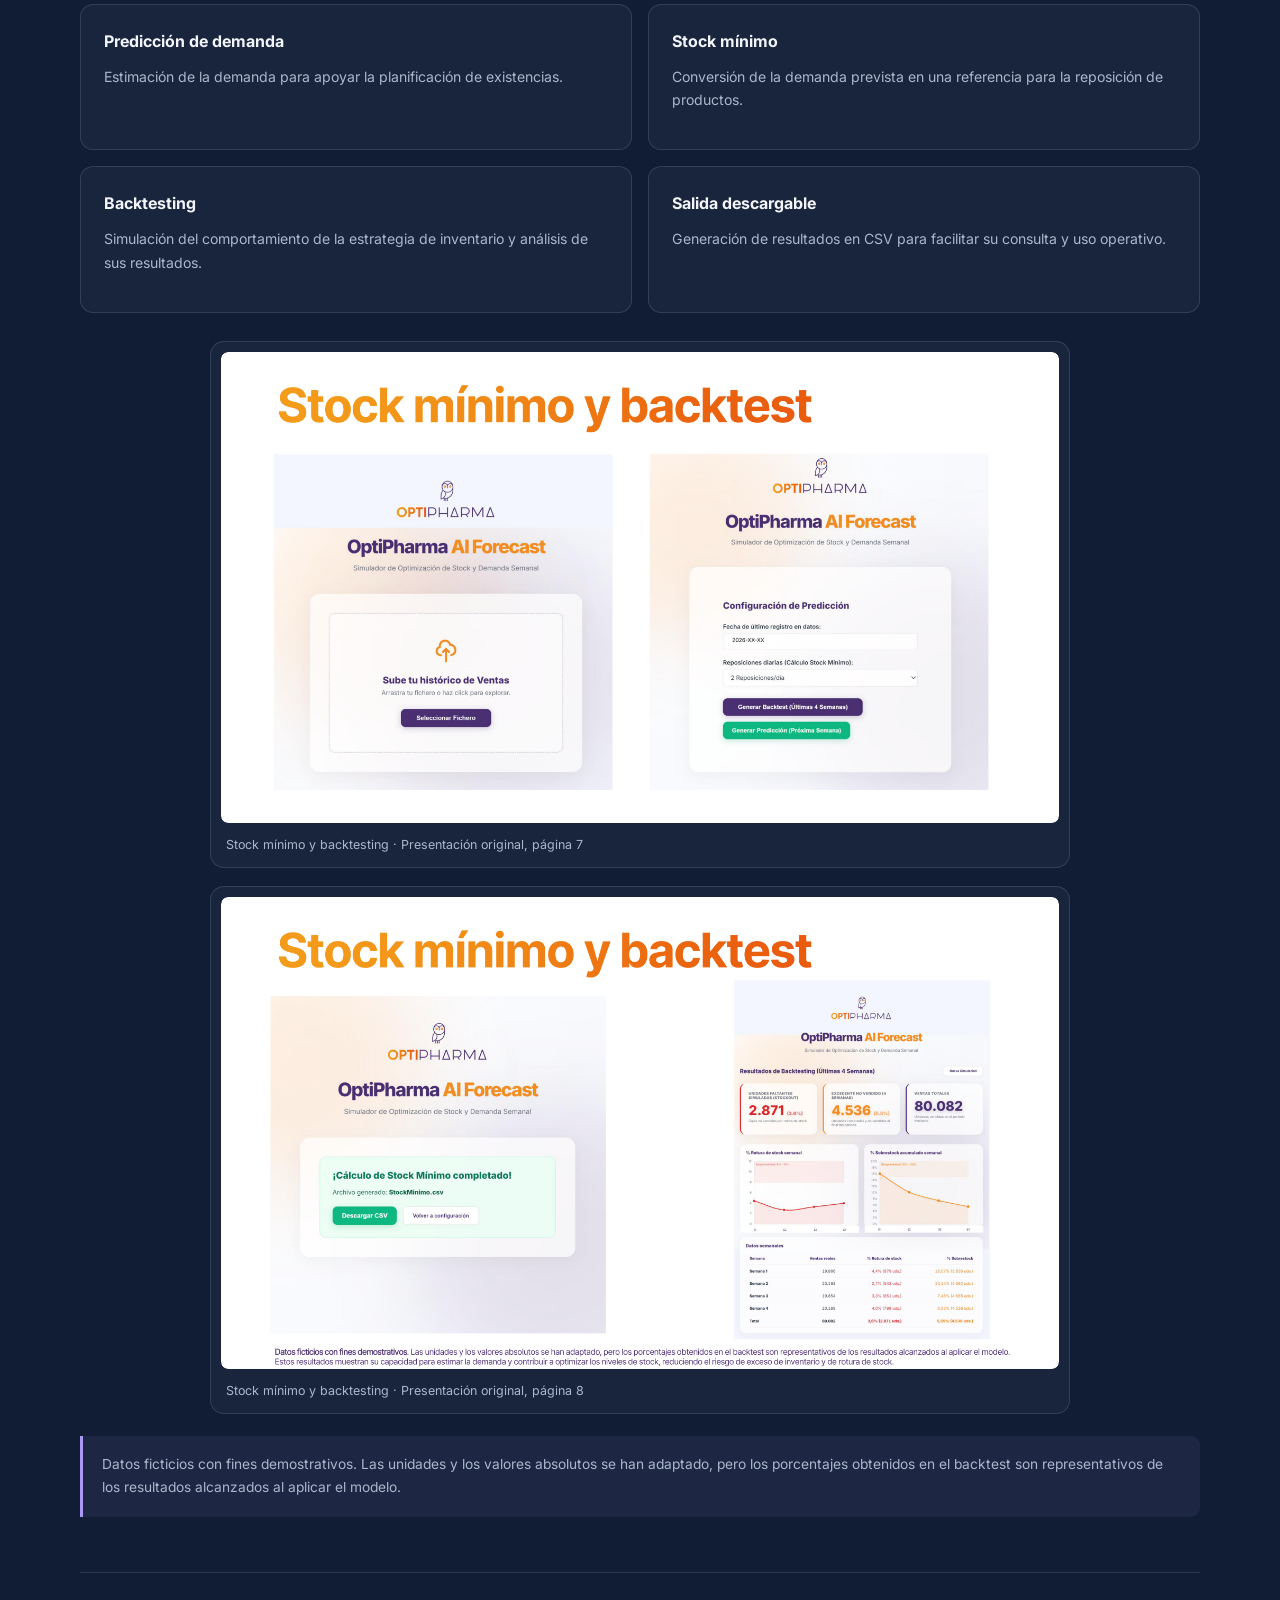
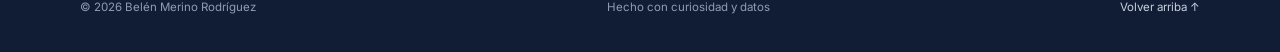
==== commit dd789839: "Add files via upload" ====
--- a/index.html
+++ b/index.html
@@ -27,9 +27,11 @@
     .architecture { margin:28px 0 0; padding:12px; border:1px solid var(--line); border-radius:14px; background:#f3f5fa; }
     .architecture img { width:100%; height:auto; display:block; border-radius:7px; }
     .architecture figcaption { color:#53627c; font-size:.75rem; padding:10px 5px 2px; }
-    .backtest-figures { display:grid; grid-template-columns:1fr; gap:22px; margin-top:28px; }
-    .backtest-figure { margin:0; padding:12px; border:1px solid var(--line); border-radius:14px; background:rgba(34,49,75,.45); }
-    .backtest-figure img { display:block; width:100%; height:auto; border-radius:7px; }
+    .backtest-figures { display:grid; grid-template-columns:1fr; justify-items:center; gap:18px; margin-top:28px; }
+    .backtest-figure { width:100%; max-width:860px; margin:0 auto; padding:10px; border:1px solid var(--line); border-radius:14px; background:rgba(34,49,75,.45); }
+    .backtest-image-link { display:block; border-radius:7px; overflow:hidden; cursor:zoom-in; }
+    .backtest-image-link:focus-visible { outline:2px solid var(--cyan); outline-offset:4px; }
+    .backtest-figure img { display:block; width:100%; max-height:490px; height:auto; object-fit:contain; border-radius:7px; }
     .backtest-figure figcaption { color:var(--muted); font-size:.78rem; padding:11px 5px 2px; }
     .notice { margin-top:22px; padding:17px 19px; border-left:3px solid var(--violet); border-radius:0 9px 9px 0; background:rgba(170,150,244,.08); color:var(--muted); font-size:.86rem; }
     .case-back { display:inline-block; margin-top:28px; }
@@ -114,11 +116,11 @@
         </div>
         <div class="backtest-figures">
           <figure class="backtest-figure">
-            <img src="backtesting-pagina-7.png" alt="Página original 7 de la presentación Optipharma: resultados de stock mínimo y backtesting">
+            <a class="backtest-image-link" href="backtesting-pagina-7.png" target="_blank" rel="noopener" aria-label="Abrir ampliada la página 7 del backtesting"><img src="backtesting-pagina-7.png" alt="Página original 7 de la presentación Optipharma: resultados de stock mínimo y backtesting"></a>
             <figcaption>Stock mínimo y backtesting · Presentación original, página 7</figcaption>
           </figure>
           <figure class="backtest-figure">
-            <img src="backtesting-pagina-8.png" alt="Página original 8 de la presentación Optipharma: resultados de stock mínimo y backtesting">
+            <a class="backtest-image-link" href="backtesting-pagina-8.png" target="_blank" rel="noopener" aria-label="Abrir ampliada la página 8 del backtesting"><img src="backtesting-pagina-8.png" alt="Página original 8 de la presentación Optipharma: resultados de stock mínimo y backtesting"></a>
             <figcaption>Stock mínimo y backtesting · Presentación original, página 8</figcaption>
           </figure>
         </div>
--- a/styles.css
+++ b/styles.css
@@ -110,7 +110,7 @@
 
 /* Optipharma featured project */
 .project-image-link { display:block; min-height:330px; position:relative; overflow:hidden; background:#e9edfa; }
-.project-image-link img { width:100%; height:100%; min-height:330px; display:block; object-fit:cover; object-position:center; transition:transform .45s ease; }
+.project-image-link img { position:absolute; inset:0; width:100%; height:100%; min-height:0; display:block; padding:14px; box-sizing:border-box; object-fit:contain; object-position:center; transition:transform .45s ease; }
 .project-image-link:hover img { transform:scale(1.025); }
 .project-image-label { position:absolute; right:18px; bottom:18px; padding:10px 13px; border:1px solid rgba(255,255,255,.35); border-radius:8px; background:rgba(17,29,52,.88); color:#f3f5fa; font-size:.62rem; letter-spacing:.08em; }
 .project-tags { display:flex; flex-wrap:wrap; gap:8px; margin:20px 0 24px; }
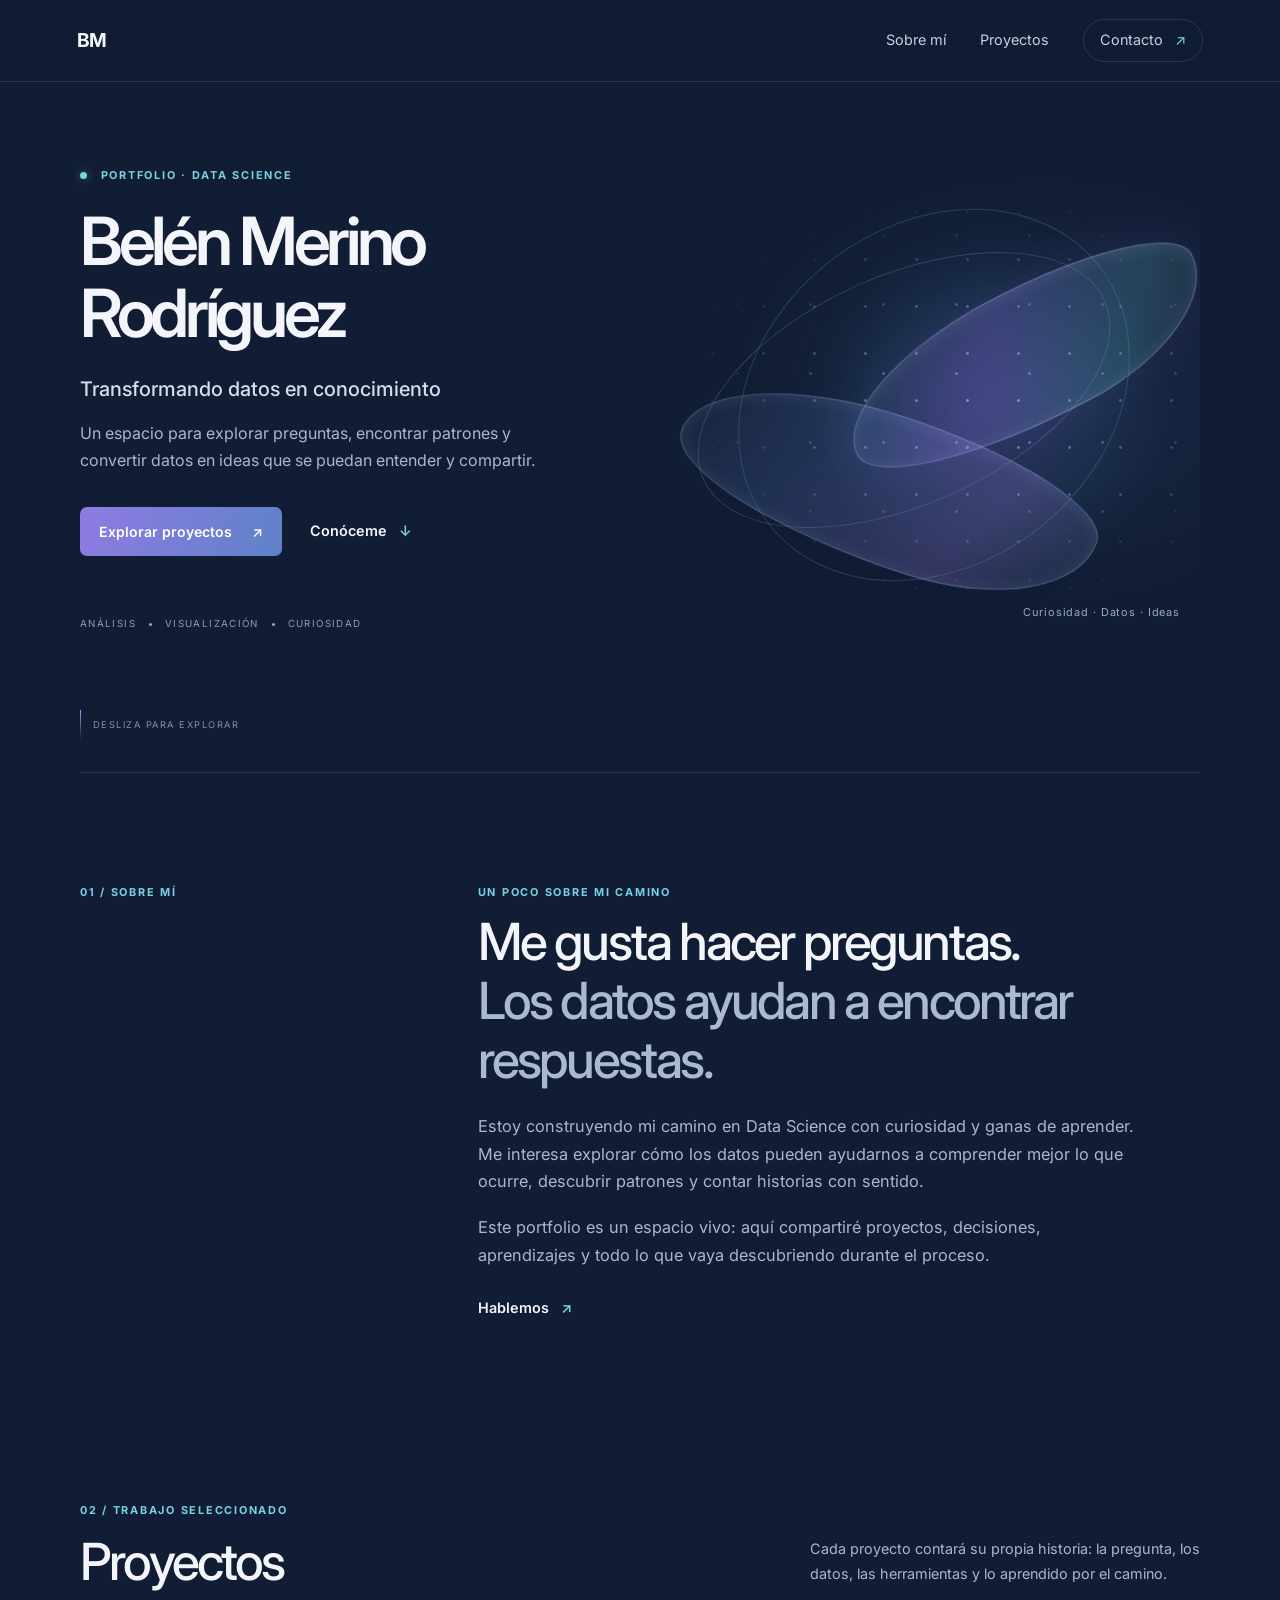
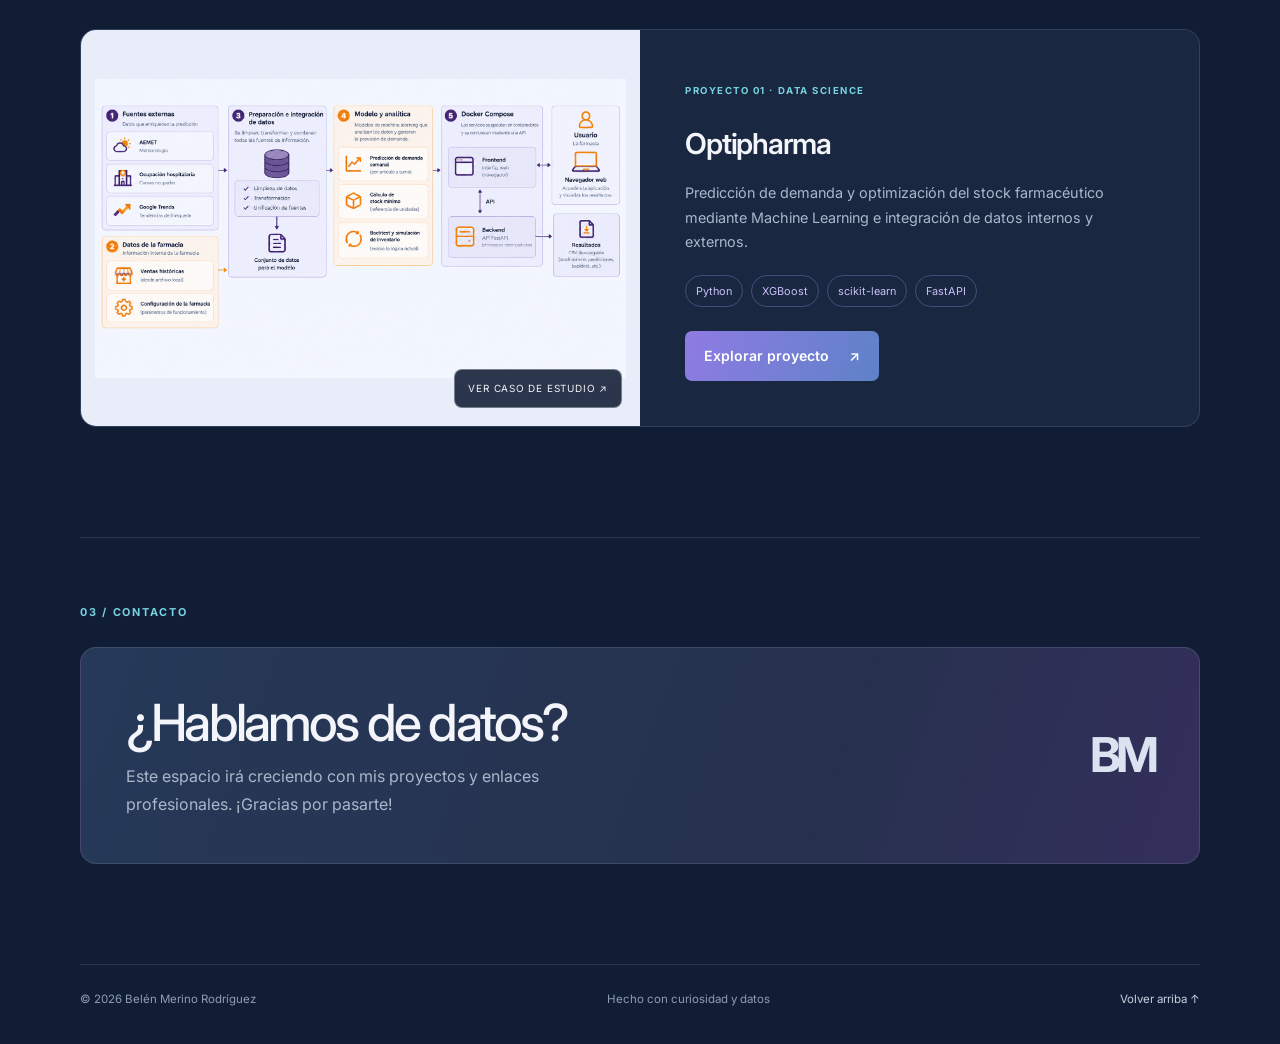
==== commit 57a2f5c0: "Add files via upload" ====
--- a/index.html
+++ b/index.html
@@ -3,136 +3,101 @@
 <head>
   <meta charset="utf-8">
   <meta name="viewport" content="width=device-width, initial-scale=1">
-  <meta name="description" content="Optipharma: proyecto de Data Science para la predicción de demanda y optimización del stock farmacéutico.">
+  <meta name="description" content="Portfolio de Belén Merino Rodríguez: proyectos, análisis y exploración de datos.">
   <meta name="theme-color" content="#111d34">
-  <title>Optipharma | Belén Merino Rodríguez</title>
+  <title>Belén Merino Rodríguez | Portfolio</title>
   <link rel="preconnect" href="https://fonts.googleapis.com">
   <link rel="preconnect" href="https://fonts.gstatic.com" crossorigin>
   <link href="https://fonts.googleapis.com/css2?family=Inter:wght@400;500;600;700&display=swap" rel="stylesheet">
-  <link rel="stylesheet" href="../../styles.css">
-  <style>
-    .case-hero { padding:95px 0 65px; }
-    .case-hero h1 { max-width:900px; margin:16px 0; }
-    .case-lead { max-width:780px; color:var(--muted); font-size:1.08rem; line-height:1.8; }
-    .case-meta { display:flex; flex-wrap:wrap; gap:9px; margin-top:25px; }
-    .case-meta span { border:1px solid var(--line); border-radius:99px; padding:7px 12px; color:#c9c0f7; font-size:.72rem; }
-    .case-section { padding:55px 0; border-top:1px solid var(--line); }
-    .case-section h2 { margin:10px 0 18px; }
-    .case-copy { max-width:850px; color:var(--muted); }
-    .case-grid { display:grid; grid-template-columns:repeat(2,minmax(0,1fr)); gap:16px; margin-top:28px; }
-    .case-card { padding:23px; border:1px solid var(--line); border-radius:13px; background:rgba(34,49,75,.45); }
-    .case-card h3 { margin:0 0 9px; font-size:1rem; }
-    .case-card p, .case-card li { color:var(--muted); font-size:.88rem; }
-    .case-card ul { padding-left:19px; margin-bottom:0; }
-    .architecture { margin:28px 0 0; padding:12px; border:1px solid var(--line); border-radius:14px; background:#f3f5fa; }
-    .architecture img { width:100%; height:auto; display:block; border-radius:7px; }
-    .architecture figcaption { color:#53627c; font-size:.75rem; padding:10px 5px 2px; }
-    .backtest-figures { display:grid; grid-template-columns:1fr; justify-items:center; gap:18px; margin-top:28px; }
-    .backtest-figure { width:100%; max-width:860px; margin:0 auto; padding:10px; border:1px solid var(--line); border-radius:14px; background:rgba(34,49,75,.45); }
-    .backtest-image-link { display:block; border-radius:7px; overflow:hidden; cursor:zoom-in; }
-    .backtest-image-link:focus-visible { outline:2px solid var(--cyan); outline-offset:4px; }
-    .backtest-figure img { display:block; width:100%; max-height:490px; height:auto; object-fit:contain; border-radius:7px; }
-    .backtest-figure figcaption { color:var(--muted); font-size:.78rem; padding:11px 5px 2px; }
-    .notice { margin-top:22px; padding:17px 19px; border-left:3px solid var(--violet); border-radius:0 9px 9px 0; background:rgba(170,150,244,.08); color:var(--muted); font-size:.86rem; }
-    .case-back { display:inline-block; margin-top:28px; }
-    @media(max-width:700px){ .case-hero{padding:65px 0 45px}.case-grid{grid-template-columns:1fr}.case-section{padding:42px 0} }
-  </style>
+  <link rel="stylesheet" href="styles.css">
 </head>
 <body>
   <header class="site-header">
-    <a class="brand" href="../../index.html#inicio" aria-label="Ir al inicio">BM</a>
+    <a class="brand" href="#inicio" aria-label="Ir al inicio">BM</a>
     <button class="menu-toggle" aria-label="Abrir menú" aria-expanded="false">☰</button>
     <nav class="nav" aria-label="Navegación principal">
-      <a href="../../index.html#sobre-mi">Sobre mí</a>
-      <a href="../../index.html#proyectos">Proyectos</a>
-      <a class="nav-cta" href="../../index.html#contacto">Contacto <span aria-hidden="true">↗</span></a>
+      <a href="#sobre-mi">Sobre mí</a>
+      <a href="#proyectos">Proyectos</a>
+      <a class="nav-cta" href="#contacto">Contacto <span aria-hidden="true">↗</span></a>
     </nav>
   </header>
+
   <main>
-    <section class="case-hero section-wrap">
-      <p class="eyebrow"><span class="status-dot"></span> CASO DE ESTUDIO · DATA SCIENCE</p>
-      <h1>Optipharma</h1>
-      <p class="case-lead">Predicción de demanda y optimización del stock farmacéutico. Un proyecto que integra datos históricos de la farmacia y fuentes externas para anticipar necesidades de reposición y apoyar las decisiones de inventario.</p>
-      <div class="case-meta"><span>Python</span><span>pandas</span><span>NumPy</span><span>XGBoost</span><span>scikit-learn</span><span>FastAPI</span><span>Docker Compose</span></div>
-      <a class="text-link case-back" href="../../index.html#proyectos">← Volver a proyectos</a>
+    <section class="hero section-wrap" id="inicio">
+      <div class="hero-copy">
+        <p class="eyebrow"><span class="status-dot"></span> PORTFOLIO · DATA SCIENCE</p>
+        <h1>Belén Merino Rodríguez</h1>
+        <p class="hero-subtitle">Transformando datos en conocimiento</p>
+        <p class="hero-text">Un espacio para explorar preguntas, encontrar patrones y convertir datos en ideas que se puedan entender y compartir.</p>
+        <div class="hero-actions">
+          <a class="button button-primary" href="#proyectos">Explorar proyectos <span aria-hidden="true">↗</span></a>
+          <a class="text-link" href="#sobre-mi">Conóceme <span aria-hidden="true">↓</span></a>
+        </div>
+        <div class="hero-meta"><span>ANÁLISIS</span><i></i><span>VISUALIZACIÓN</span><i></i><span>CURIOSIDAD</span></div>
+      </div>
+      <div class="hero-art" role="img" aria-label="Formas abstractas translúcidas en tonos violetas y cian sobre un fondo azul noche">
+        <div class="art-glow"></div>
+        <div class="art-orbit orbit-one"></div>
+        <div class="art-orbit orbit-two"></div>
+        <div class="art-glass glass-one"></div>
+        <div class="art-glass glass-two"></div>
+        <div class="art-particles"></div>
+        <span class="art-caption">Curiosidad · Datos · Ideas</span>
+      </div>
+      <a class="scroll-cue" href="#sobre-mi"><span></span> DESLIZA PARA EXPLORAR</a>
     </section>
 
-    <section class="case-section">
-      <div class="section-wrap">
-        <div class="section-kicker">01 / EL RETO</div>
-        <h2>Anticipar la demanda para decidir mejor</h2>
-        <p class="case-copy">La gestión del inventario farmacéutico debe equilibrar la disponibilidad de productos con el coste de mantener existencias. Las roturas de stock pueden traducirse en ventas perdidas y falta de disponibilidad, mientras que el exceso de inventario puede inmovilizar capital y aumentar el riesgo de caducidad. Optipharma plantea una solución predictiva para pasar de una gestión reactiva a una planificación basada en datos.</p>
+    <section class="intro section-wrap" id="sobre-mi">
+      <div class="section-kicker">01 / SOBRE MÍ</div>
+      <div class="intro-content">
+        <p class="eyebrow">UN POCO SOBRE MI CAMINO</p>
+        <h2>Me gusta hacer preguntas.<br><em>Los datos ayudan a encontrar respuestas.</em></h2>
+        <p>Estoy construyendo mi camino en Data Science con curiosidad y ganas de aprender. Me interesa explorar cómo los datos pueden ayudarnos a comprender mejor lo que ocurre, descubrir patrones y contar historias con sentido.</p>
+        <p>Este portfolio es un espacio vivo: aquí compartiré proyectos, decisiones, aprendizajes y todo lo que vaya descubriendo durante el proceso.</p>
+        <a class="text-link" href="#contacto">Hablemos <span aria-hidden="true">↗</span></a>
       </div>
     </section>
 
-    <section class="case-section">
-      <div class="section-wrap">
-        <div class="section-kicker">02 / DATOS Y VARIABLES</div>
-        <h2>Una visión más completa de la demanda</h2>
-        <p class="case-copy">El proyecto combina información interna de la farmacia con señales externas que pueden aportar contexto sobre la evolución de la demanda.</p>
-        <div class="case-grid">
-          <article class="case-card"><h3>Datos internos</h3><ul><li>Histórico de ventas procedente del ERP</li><li>Información de productos y stock</li><li>Calendario y estacionalidad</li></ul></article>
-          <article class="case-card"><h3>Fuentes externas</h3><ul><li>Google Trends</li><li>Datos meteorológicos de AEMET</li><li>Datos de ocupación hospitalaria</li></ul></article>
+    <section class="projects section-wrap" id="proyectos">
+      <div class="section-heading">
+        <div>
+          <div class="section-kicker">02 / TRABAJO SELECCIONADO</div>
+          <h2>Proyectos</h2>
         </div>
-        <p class="case-copy" style="margin-top:20px">La presentación del proyecto recoge un histórico de 1,1 millones de registros y la integración de variables para enriquecer la predicción.</p>
+        <p>Cada proyecto contará su propia historia: la pregunta, los datos, las herramientas y lo aprendido por el camino.</p>
       </div>
+      <article class="project-placeholder project-featured">
+        <a class="project-visual project-image-link" href="proyectos/optipharma/" aria-label="Ver el caso de estudio Optipharma">
+          <img src="assets/optipharma-arquitectura.png" alt="Diagrama de arquitectura de Optipharma: fuentes de datos, preparación, modelo predictivo, aplicación y resultados">
+          <span class="project-image-label">VER CASO DE ESTUDIO ↗</span>
+        </a>
+        <div class="project-info">
+          <span class="project-number">PROYECTO 01 · DATA SCIENCE</span>
+          <h3>Optipharma</h3>
+          <p>Predicción de demanda y optimización del stock farmacéutico mediante Machine Learning e integración de datos internos y externos.</p>
+          <div class="project-tags"><span>Python</span><span>XGBoost</span><span>scikit-learn</span><span>FastAPI</span></div>
+          <a class="button button-primary" href="proyectos/optipharma/">Explorar proyecto <span aria-hidden="true">↗</span></a>
+        </div>
+      </article>
     </section>
 
-    <section class="case-section">
-      <div class="section-wrap">
-        <div class="section-kicker">03 / PREPARACIÓN Y MODELIZACIÓN</div>
-        <h2>Del dato al modelo predictivo</h2>
-        <div class="case-grid">
-          <article class="case-card"><h3>Preparación de datos</h3><p>Limpieza, transformación y unificación de las fuentes. El proceso contempla la creación de variables derivadas, como retardos, medias móviles y medidas de variabilidad.</p></article>
-          <article class="case-card"><h3>Modelo de Machine Learning</h3><p>Se utiliza XGBoost para estimar la demanda. El planteamiento incorpora una función de pérdida asimétrica para dar mayor importancia al coste de determinados errores de predicción.</p></article>
-          <article class="case-card"><h3>Entrenamiento</h3><p>La documentación del proyecto describe un reentrenamiento mensual mediante una ventana deslizante de 15 meses.</p></article>
-          <article class="case-card"><h3>Evaluación</h3><p>La evaluación combina métricas de error con variables de negocio y analiza el comportamiento del stock y el impacto económico de las predicciones.</p></article>
+    <section class="contact section-wrap" id="contacto">
+      <div class="section-kicker">03 / CONTACTO</div>
+      <div class="contact-panel">
+        <div>
+          <h2>¿Hablamos de datos?</h2>
+          <p>Este espacio irá creciendo con mis proyectos y enlaces profesionales. ¡Gracias por pasarte!</p>
         </div>
-      </div>
-    </section>
-
-    <section class="case-section">
-      <div class="section-wrap">
-        <div class="section-kicker">04 / ARQUITECTURA</div>
-        <h2>Una solución conectada de principio a fin</h2>
-        <p class="case-copy">La arquitectura organiza la entrada y preparación de datos, el motor analítico y una aplicación con frontend web y backend mediante API. Los resultados contemplan la predicción de demanda, el cálculo de stock mínimo y la generación de información para la reposición.</p>
-        <figure class="architecture">
-          <img src="../../assets/optipharma-arquitectura.png" alt="Diagrama de flujo de Optipharma con fuentes externas e internas, preparación de datos, modelo predictivo, Docker Compose, frontend, backend y resultados">
-          <figcaption>Diagrama de arquitectura y flujo de datos de Optipharma</figcaption>
-        </figure>
-      </div>
-    </section>
-
-    <section class="case-section">
-      <div class="section-wrap">
-        <div class="section-kicker">05 / RESULTADOS Y APLICACIÓN</div>
-        <h2>De la predicción a la decisión de inventario</h2>
-        <p class="case-copy">La salida operativa del proyecto es una estimación de demanda que ayuda a calcular el stock mínimo por artículo y preparar un fichero de reposición. También se contempla el backtesting de la lógica de inventario para analizar su comportamiento.</p>
-        <div class="case-grid">
-          <article class="case-card"><h3>Predicción de demanda</h3><p>Estimación de la demanda para apoyar la planificación de existencias.</p></article>
-          <article class="case-card"><h3>Stock mínimo</h3><p>Conversión de la demanda prevista en una referencia para la reposición de productos.</p></article>
-          <article class="case-card"><h3>Backtesting</h3><p>Simulación del comportamiento de la estrategia de inventario y análisis de sus resultados.</p></article>
-          <article class="case-card"><h3>Salida descargable</h3><p>Generación de resultados en CSV para facilitar su consulta y uso operativo.</p></article>
-        </div>
-        <div class="backtest-figures">
-          <figure class="backtest-figure">
-            <a class="backtest-image-link" href="backtesting-pagina-7.png" target="_blank" rel="noopener" aria-label="Abrir ampliada la página 7 del backtesting"><img src="backtesting-pagina-7.png" alt="Página original 7 de la presentación Optipharma: resultados de stock mínimo y backtesting"></a>
-            <figcaption>Stock mínimo y backtesting · Presentación original, página 7</figcaption>
-          </figure>
-          <figure class="backtest-figure">
-            <a class="backtest-image-link" href="backtesting-pagina-8.png" target="_blank" rel="noopener" aria-label="Abrir ampliada la página 8 del backtesting"><img src="backtesting-pagina-8.png" alt="Página original 8 de la presentación Optipharma: resultados de stock mínimo y backtesting"></a>
-            <figcaption>Stock mínimo y backtesting · Presentación original, página 8</figcaption>
-          </figure>
-        </div>
-        <div class="notice">Datos ficticios con fines demostrativos. Las unidades y los valores absolutos se han adaptado, pero los porcentajes obtenidos en el backtest son representativos de los resultados alcanzados al aplicar el modelo.</div>
+        <span class="contact-mark">BM</span>
       </div>
     </section>
   </main>
+
   <footer class="footer section-wrap">
     <span>© <span id="year"></span> Belén Merino Rodríguez</span>
     <span>Hecho con curiosidad y datos</span>
-    <a href="#top" onclick="window.scrollTo({top:0,behavior:'smooth'});return false;">Volver arriba ↑</a>
+    <a href="#inicio">Volver arriba ↑</a>
   </footer>
-  <script src="../../script.js"></script>
+  <script src="script.js"></script>
 </body>
 </html>
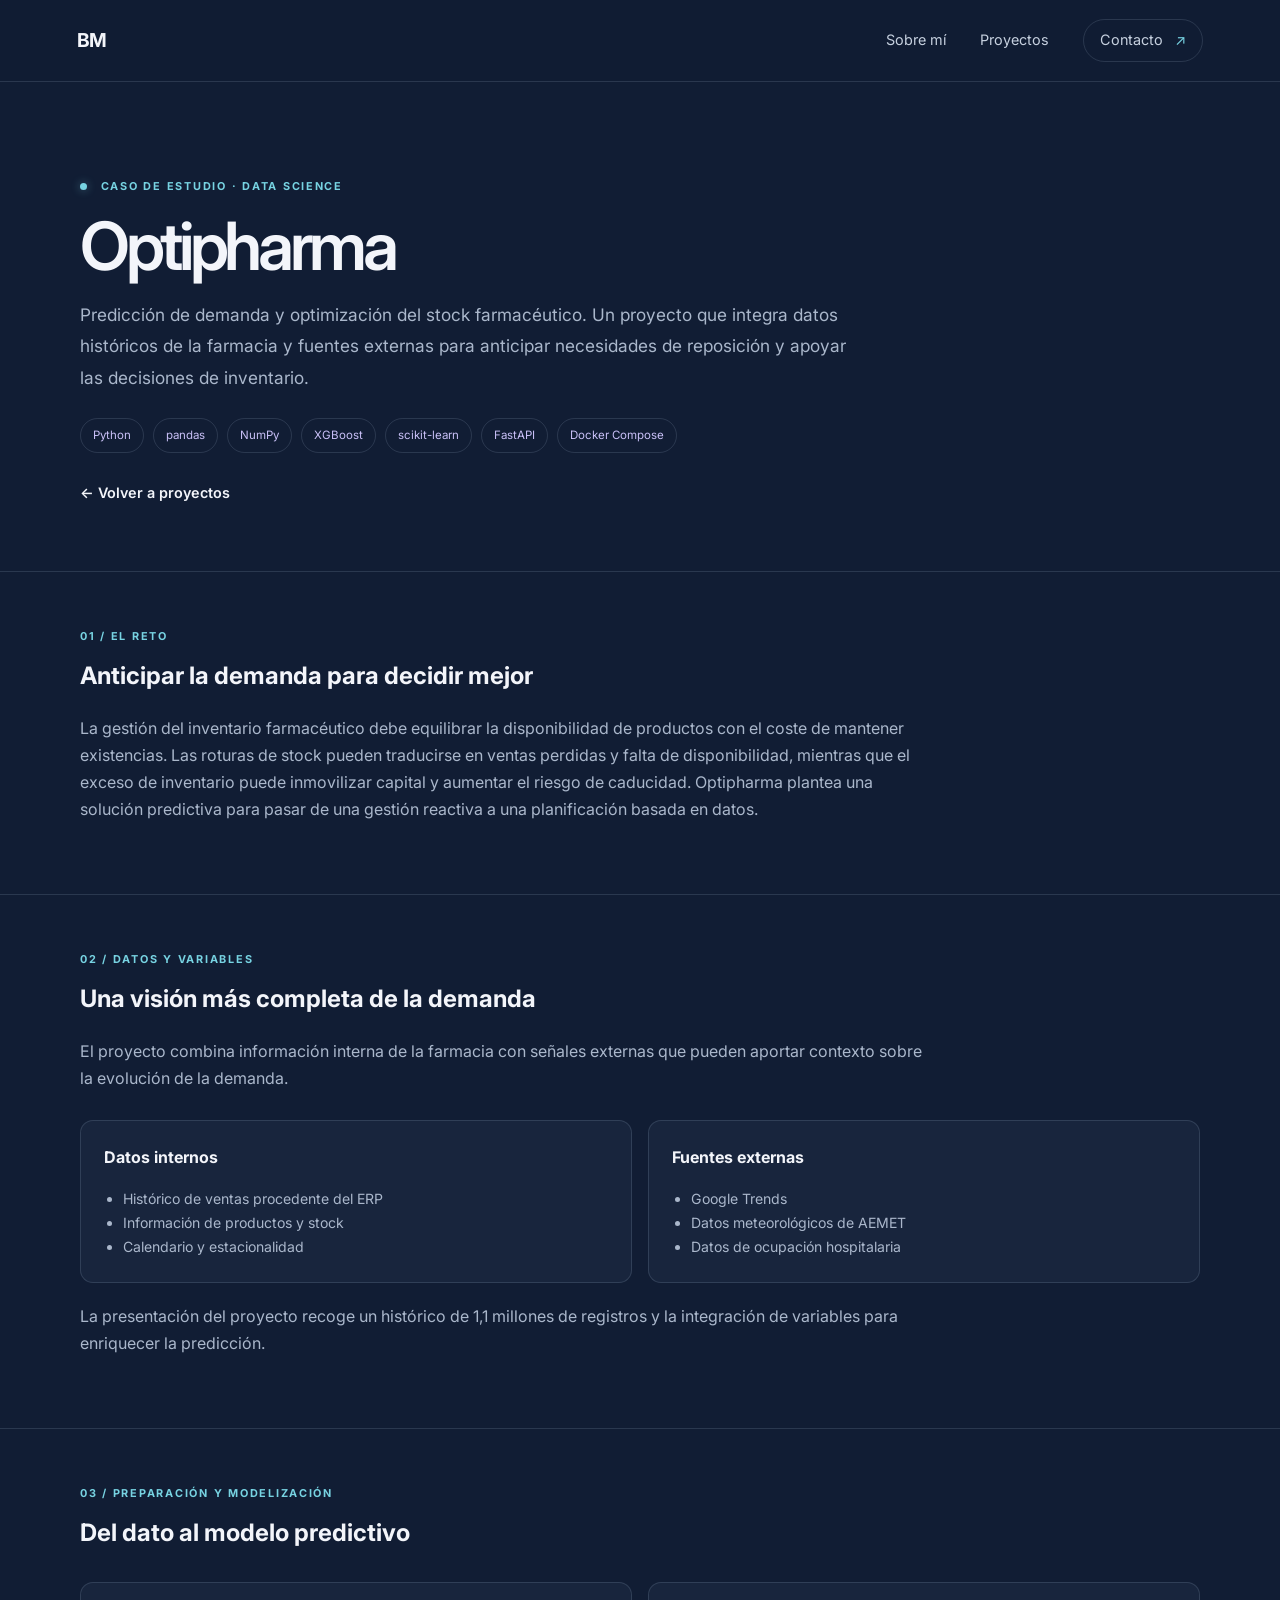
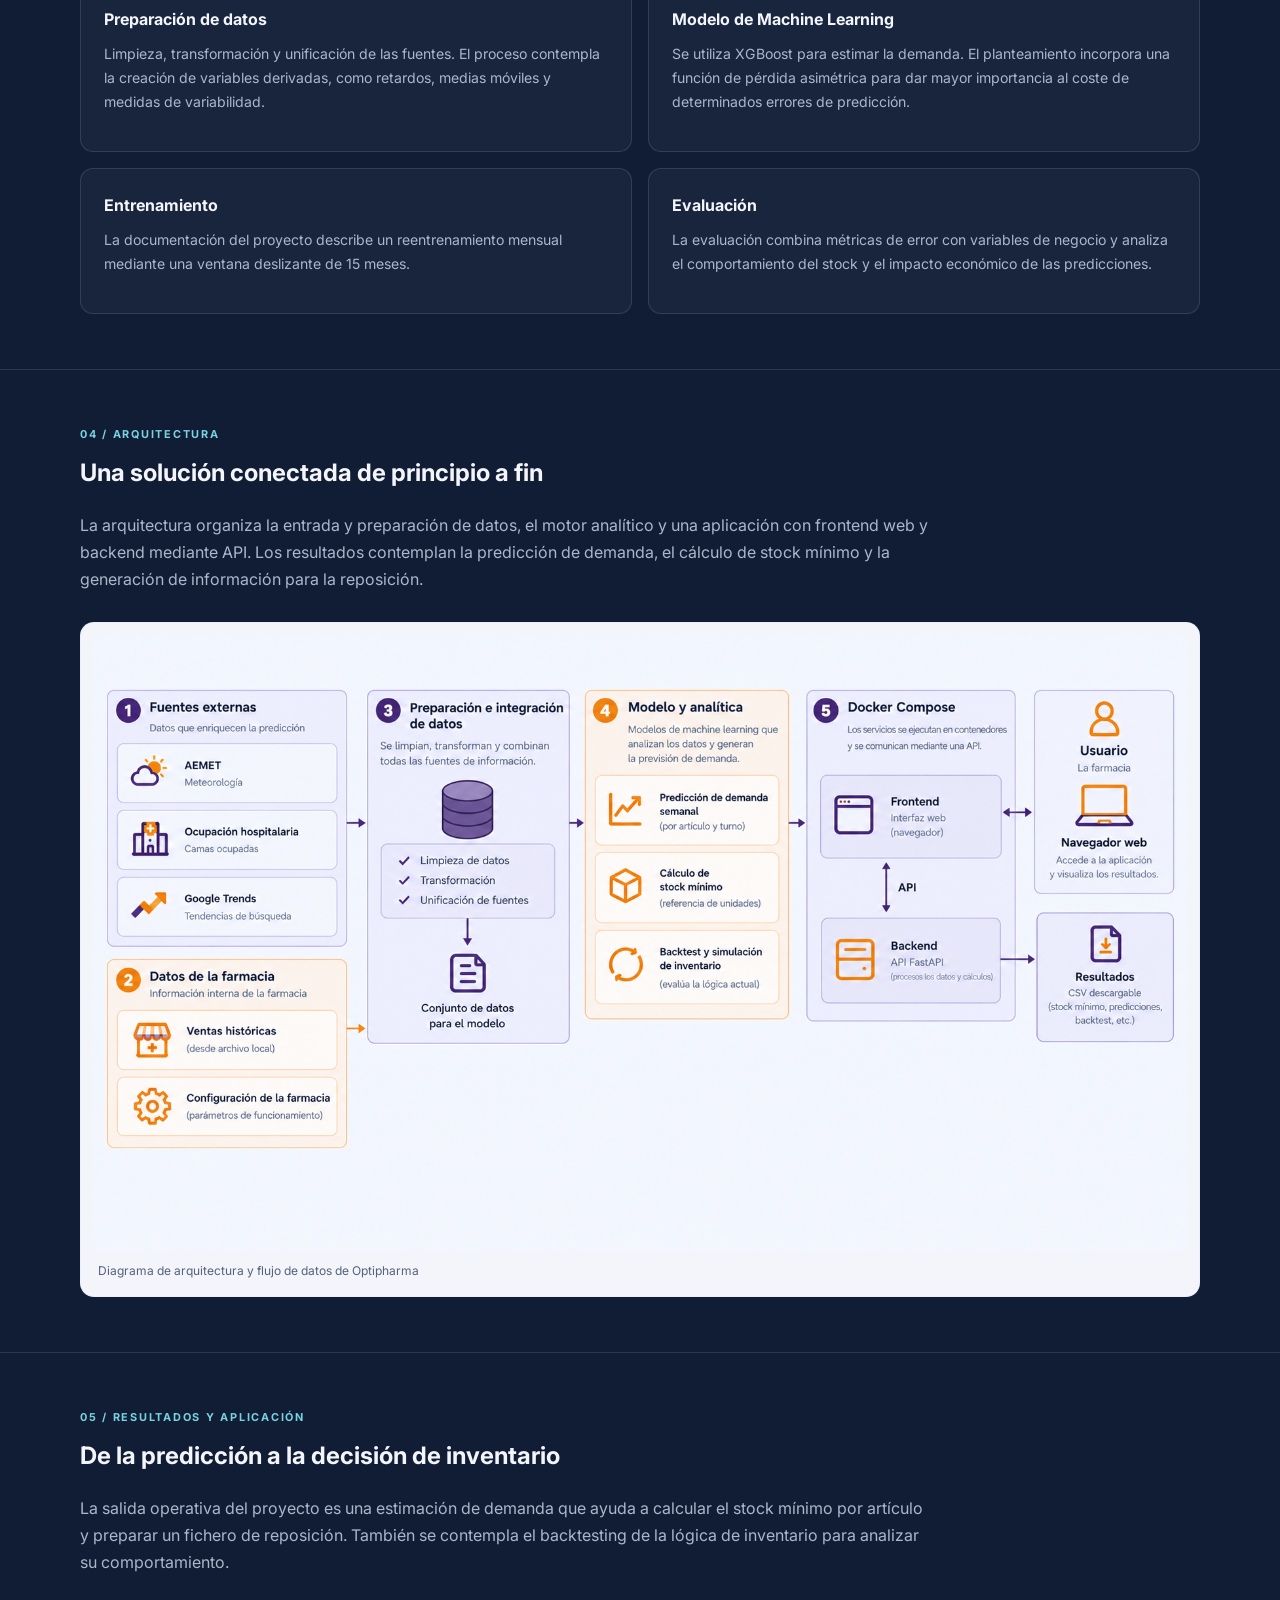
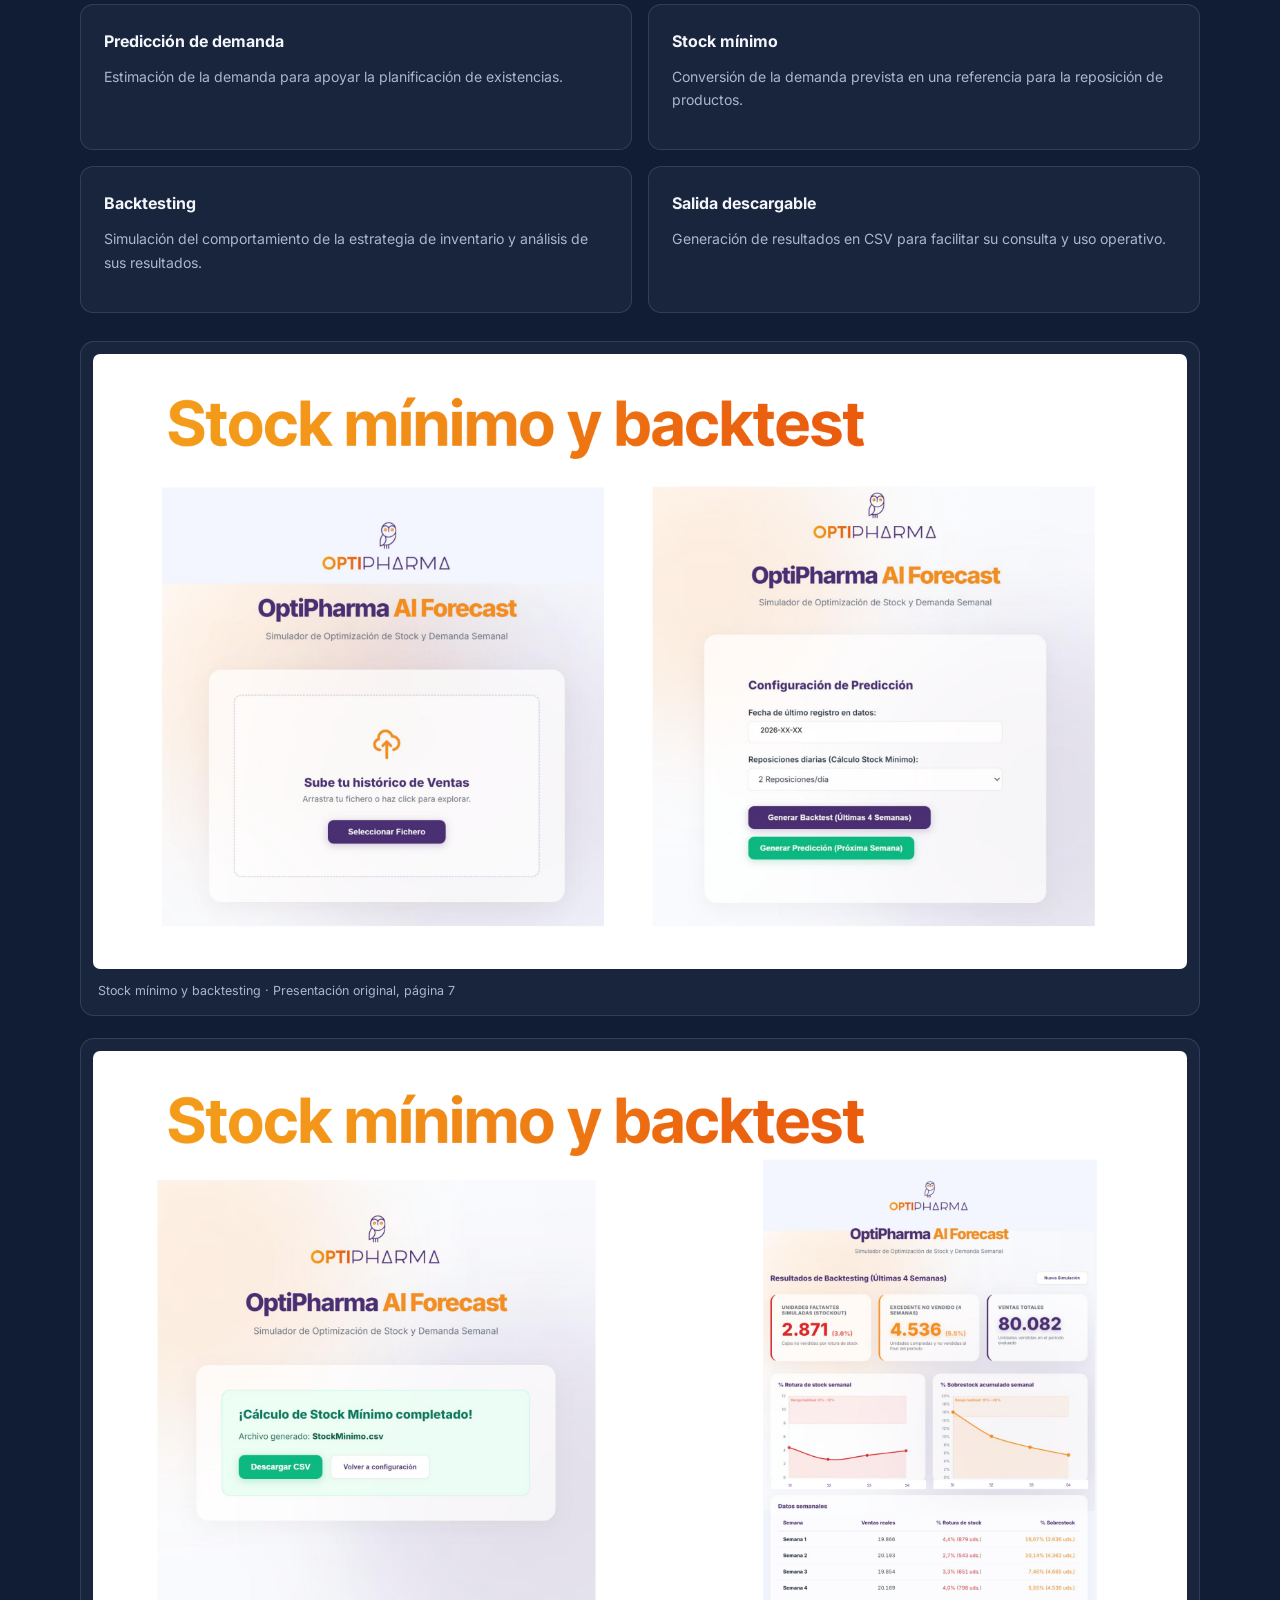
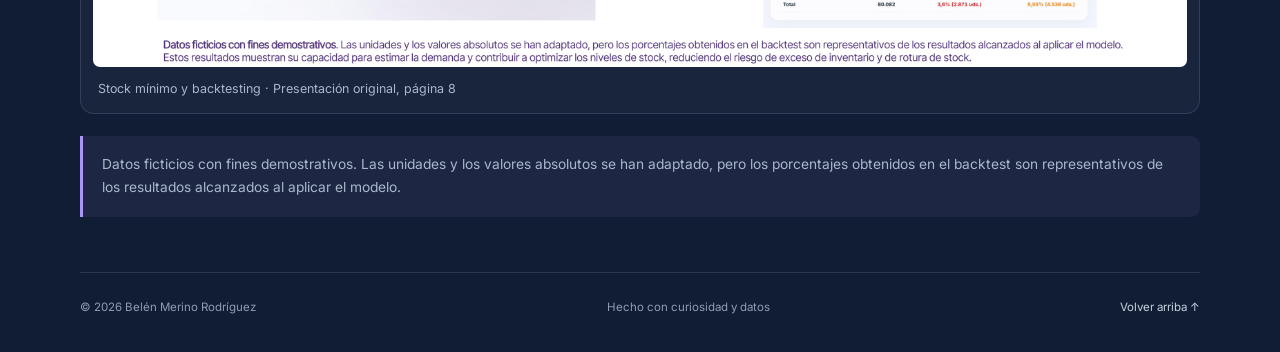
==== commit 1e3668a6: "Add files via upload" ====
--- a/index.html
+++ b/index.html
@@ -3,101 +3,134 @@
 <head>
   <meta charset="utf-8">
   <meta name="viewport" content="width=device-width, initial-scale=1">
-  <meta name="description" content="Portfolio de Belén Merino Rodríguez: proyectos, análisis y exploración de datos.">
+  <meta name="description" content="Optipharma: proyecto de Data Science para la predicción de demanda y optimización del stock farmacéutico.">
   <meta name="theme-color" content="#111d34">
-  <title>Belén Merino Rodríguez | Portfolio</title>
+  <title>Optipharma | Belén Merino Rodríguez</title>
   <link rel="preconnect" href="https://fonts.googleapis.com">
   <link rel="preconnect" href="https://fonts.gstatic.com" crossorigin>
   <link href="https://fonts.googleapis.com/css2?family=Inter:wght@400;500;600;700&display=swap" rel="stylesheet">
-  <link rel="stylesheet" href="styles.css">
+  <link rel="stylesheet" href="../../styles.css">
+  <style>
+    .case-hero { padding:95px 0 65px; }
+    .case-hero h1 { max-width:900px; margin:16px 0; }
+    .case-lead { max-width:780px; color:var(--muted); font-size:1.08rem; line-height:1.8; }
+    .case-meta { display:flex; flex-wrap:wrap; gap:9px; margin-top:25px; }
+    .case-meta span { border:1px solid var(--line); border-radius:99px; padding:7px 12px; color:#c9c0f7; font-size:.72rem; }
+    .case-section { padding:55px 0; border-top:1px solid var(--line); }
+    .case-section h2 { margin:10px 0 18px; }
+    .case-copy { max-width:850px; color:var(--muted); }
+    .case-grid { display:grid; grid-template-columns:repeat(2,minmax(0,1fr)); gap:16px; margin-top:28px; }
+    .case-card { padding:23px; border:1px solid var(--line); border-radius:13px; background:rgba(34,49,75,.45); }
+    .case-card h3 { margin:0 0 9px; font-size:1rem; }
+    .case-card p, .case-card li { color:var(--muted); font-size:.88rem; }
+    .case-card ul { padding-left:19px; margin-bottom:0; }
+    .architecture { margin:28px 0 0; padding:12px; border:1px solid var(--line); border-radius:14px; background:#f3f5fa; }
+    .architecture img { width:100%; height:auto; display:block; border-radius:7px; }
+    .architecture figcaption { color:#53627c; font-size:.75rem; padding:10px 5px 2px; }
+    .backtest-figures { display:grid; grid-template-columns:1fr; gap:22px; margin-top:28px; }
+    .backtest-figure { margin:0; padding:12px; border:1px solid var(--line); border-radius:14px; background:rgba(34,49,75,.45); }
+    .backtest-figure img { display:block; width:100%; height:auto; border-radius:7px; }
+    .backtest-figure figcaption { color:var(--muted); font-size:.78rem; padding:11px 5px 2px; }
+    .notice { margin-top:22px; padding:17px 19px; border-left:3px solid var(--violet); border-radius:0 9px 9px 0; background:rgba(170,150,244,.08); color:var(--muted); font-size:.86rem; }
+    .case-back { display:inline-block; margin-top:28px; }
+    @media(max-width:700px){ .case-hero{padding:65px 0 45px}.case-grid{grid-template-columns:1fr}.case-section{padding:42px 0} }
+  </style>
 </head>
 <body>
   <header class="site-header">
-    <a class="brand" href="#inicio" aria-label="Ir al inicio">BM</a>
+    <a class="brand" href="../../index.html#inicio" aria-label="Ir al inicio">BM</a>
     <button class="menu-toggle" aria-label="Abrir menú" aria-expanded="false">☰</button>
     <nav class="nav" aria-label="Navegación principal">
-      <a href="#sobre-mi">Sobre mí</a>
-      <a href="#proyectos">Proyectos</a>
-      <a class="nav-cta" href="#contacto">Contacto <span aria-hidden="true">↗</span></a>
+      <a href="../../index.html#sobre-mi">Sobre mí</a>
+      <a href="../../index.html#proyectos">Proyectos</a>
+      <a class="nav-cta" href="../../index.html#contacto">Contacto <span aria-hidden="true">↗</span></a>
     </nav>
   </header>
-
   <main>
-    <section class="hero section-wrap" id="inicio">
-      <div class="hero-copy">
-        <p class="eyebrow"><span class="status-dot"></span> PORTFOLIO · DATA SCIENCE</p>
-        <h1>Belén Merino Rodríguez</h1>
-        <p class="hero-subtitle">Transformando datos en conocimiento</p>
-        <p class="hero-text">Un espacio para explorar preguntas, encontrar patrones y convertir datos en ideas que se puedan entender y compartir.</p>
-        <div class="hero-actions">
-          <a class="button button-primary" href="#proyectos">Explorar proyectos <span aria-hidden="true">↗</span></a>
-          <a class="text-link" href="#sobre-mi">Conóceme <span aria-hidden="true">↓</span></a>
-        </div>
-        <div class="hero-meta"><span>ANÁLISIS</span><i></i><span>VISUALIZACIÓN</span><i></i><span>CURIOSIDAD</span></div>
-      </div>
-      <div class="hero-art" role="img" aria-label="Formas abstractas translúcidas en tonos violetas y cian sobre un fondo azul noche">
-        <div class="art-glow"></div>
-        <div class="art-orbit orbit-one"></div>
-        <div class="art-orbit orbit-two"></div>
-        <div class="art-glass glass-one"></div>
-        <div class="art-glass glass-two"></div>
-        <div class="art-particles"></div>
-        <span class="art-caption">Curiosidad · Datos · Ideas</span>
-      </div>
-      <a class="scroll-cue" href="#sobre-mi"><span></span> DESLIZA PARA EXPLORAR</a>
+    <section class="case-hero section-wrap">
+      <p class="eyebrow"><span class="status-dot"></span> CASO DE ESTUDIO · DATA SCIENCE</p>
+      <h1>Optipharma</h1>
+      <p class="case-lead">Predicción de demanda y optimización del stock farmacéutico. Un proyecto que integra datos históricos de la farmacia y fuentes externas para anticipar necesidades de reposición y apoyar las decisiones de inventario.</p>
+      <div class="case-meta"><span>Python</span><span>pandas</span><span>NumPy</span><span>XGBoost</span><span>scikit-learn</span><span>FastAPI</span><span>Docker Compose</span></div>
+      <a class="text-link case-back" href="../../index.html#proyectos">← Volver a proyectos</a>
     </section>
 
-    <section class="intro section-wrap" id="sobre-mi">
-      <div class="section-kicker">01 / SOBRE MÍ</div>
-      <div class="intro-content">
-        <p class="eyebrow">UN POCO SOBRE MI CAMINO</p>
-        <h2>Me gusta hacer preguntas.<br><em>Los datos ayudan a encontrar respuestas.</em></h2>
-        <p>Estoy construyendo mi camino en Data Science con curiosidad y ganas de aprender. Me interesa explorar cómo los datos pueden ayudarnos a comprender mejor lo que ocurre, descubrir patrones y contar historias con sentido.</p>
-        <p>Este portfolio es un espacio vivo: aquí compartiré proyectos, decisiones, aprendizajes y todo lo que vaya descubriendo durante el proceso.</p>
-        <a class="text-link" href="#contacto">Hablemos <span aria-hidden="true">↗</span></a>
+    <section class="case-section">
+      <div class="section-wrap">
+        <div class="section-kicker">01 / EL RETO</div>
+        <h2>Anticipar la demanda para decidir mejor</h2>
+        <p class="case-copy">La gestión del inventario farmacéutico debe equilibrar la disponibilidad de productos con el coste de mantener existencias. Las roturas de stock pueden traducirse en ventas perdidas y falta de disponibilidad, mientras que el exceso de inventario puede inmovilizar capital y aumentar el riesgo de caducidad. Optipharma plantea una solución predictiva para pasar de una gestión reactiva a una planificación basada en datos.</p>
       </div>
     </section>
 
-    <section class="projects section-wrap" id="proyectos">
-      <div class="section-heading">
-        <div>
-          <div class="section-kicker">02 / TRABAJO SELECCIONADO</div>
-          <h2>Proyectos</h2>
+    <section class="case-section">
+      <div class="section-wrap">
+        <div class="section-kicker">02 / DATOS Y VARIABLES</div>
+        <h2>Una visión más completa de la demanda</h2>
+        <p class="case-copy">El proyecto combina información interna de la farmacia con señales externas que pueden aportar contexto sobre la evolución de la demanda.</p>
+        <div class="case-grid">
+          <article class="case-card"><h3>Datos internos</h3><ul><li>Histórico de ventas procedente del ERP</li><li>Información de productos y stock</li><li>Calendario y estacionalidad</li></ul></article>
+          <article class="case-card"><h3>Fuentes externas</h3><ul><li>Google Trends</li><li>Datos meteorológicos de AEMET</li><li>Datos de ocupación hospitalaria</li></ul></article>
         </div>
-        <p>Cada proyecto contará su propia historia: la pregunta, los datos, las herramientas y lo aprendido por el camino.</p>
+        <p class="case-copy" style="margin-top:20px">La presentación del proyecto recoge un histórico de 1,1 millones de registros y la integración de variables para enriquecer la predicción.</p>
       </div>
-      <article class="project-placeholder project-featured">
-        <a class="project-visual project-image-link" href="proyectos/optipharma/" aria-label="Ver el caso de estudio Optipharma">
-          <img src="assets/optipharma-arquitectura.png" alt="Diagrama de arquitectura de Optipharma: fuentes de datos, preparación, modelo predictivo, aplicación y resultados">
-          <span class="project-image-label">VER CASO DE ESTUDIO ↗</span>
-        </a>
-        <div class="project-info">
-          <span class="project-number">PROYECTO 01 · DATA SCIENCE</span>
-          <h3>Optipharma</h3>
-          <p>Predicción de demanda y optimización del stock farmacéutico mediante Machine Learning e integración de datos internos y externos.</p>
-          <div class="project-tags"><span>Python</span><span>XGBoost</span><span>scikit-learn</span><span>FastAPI</span></div>
-          <a class="button button-primary" href="proyectos/optipharma/">Explorar proyecto <span aria-hidden="true">↗</span></a>
-        </div>
-      </article>
     </section>
 
-    <section class="contact section-wrap" id="contacto">
-      <div class="section-kicker">03 / CONTACTO</div>
-      <div class="contact-panel">
-        <div>
-          <h2>¿Hablamos de datos?</h2>
-          <p>Este espacio irá creciendo con mis proyectos y enlaces profesionales. ¡Gracias por pasarte!</p>
+    <section class="case-section">
+      <div class="section-wrap">
+        <div class="section-kicker">03 / PREPARACIÓN Y MODELIZACIÓN</div>
+        <h2>Del dato al modelo predictivo</h2>
+        <div class="case-grid">
+          <article class="case-card"><h3>Preparación de datos</h3><p>Limpieza, transformación y unificación de las fuentes. El proceso contempla la creación de variables derivadas, como retardos, medias móviles y medidas de variabilidad.</p></article>
+          <article class="case-card"><h3>Modelo de Machine Learning</h3><p>Se utiliza XGBoost para estimar la demanda. El planteamiento incorpora una función de pérdida asimétrica para dar mayor importancia al coste de determinados errores de predicción.</p></article>
+          <article class="case-card"><h3>Entrenamiento</h3><p>La documentación del proyecto describe un reentrenamiento mensual mediante una ventana deslizante de 15 meses.</p></article>
+          <article class="case-card"><h3>Evaluación</h3><p>La evaluación combina métricas de error con variables de negocio y analiza el comportamiento del stock y el impacto económico de las predicciones.</p></article>
         </div>
-        <span class="contact-mark">BM</span>
+      </div>
+    </section>
+
+    <section class="case-section">
+      <div class="section-wrap">
+        <div class="section-kicker">04 / ARQUITECTURA</div>
+        <h2>Una solución conectada de principio a fin</h2>
+        <p class="case-copy">La arquitectura organiza la entrada y preparación de datos, el motor analítico y una aplicación con frontend web y backend mediante API. Los resultados contemplan la predicción de demanda, el cálculo de stock mínimo y la generación de información para la reposición.</p>
+        <figure class="architecture">
+          <img src="../../assets/optipharma-arquitectura.png" alt="Diagrama de flujo de Optipharma con fuentes externas e internas, preparación de datos, modelo predictivo, Docker Compose, frontend, backend y resultados">
+          <figcaption>Diagrama de arquitectura y flujo de datos de Optipharma</figcaption>
+        </figure>
+      </div>
+    </section>
+
+    <section class="case-section">
+      <div class="section-wrap">
+        <div class="section-kicker">05 / RESULTADOS Y APLICACIÓN</div>
+        <h2>De la predicción a la decisión de inventario</h2>
+        <p class="case-copy">La salida operativa del proyecto es una estimación de demanda que ayuda a calcular el stock mínimo por artículo y preparar un fichero de reposición. También se contempla el backtesting de la lógica de inventario para analizar su comportamiento.</p>
+        <div class="case-grid">
+          <article class="case-card"><h3>Predicción de demanda</h3><p>Estimación de la demanda para apoyar la planificación de existencias.</p></article>
+          <article class="case-card"><h3>Stock mínimo</h3><p>Conversión de la demanda prevista en una referencia para la reposición de productos.</p></article>
+          <article class="case-card"><h3>Backtesting</h3><p>Simulación del comportamiento de la estrategia de inventario y análisis de sus resultados.</p></article>
+          <article class="case-card"><h3>Salida descargable</h3><p>Generación de resultados en CSV para facilitar su consulta y uso operativo.</p></article>
+        </div>
+        <div class="backtest-figures">
+          <figure class="backtest-figure">
+            <img src="backtesting-pagina-7.png" alt="Página original 7 de la presentación Optipharma: resultados de stock mínimo y backtesting">
+            <figcaption>Stock mínimo y backtesting · Presentación original, página 7</figcaption>
+          </figure>
+          <figure class="backtest-figure">
+            <img src="backtesting-pagina-8.png" alt="Página original 8 de la presentación Optipharma: resultados de stock mínimo y backtesting">
+            <figcaption>Stock mínimo y backtesting · Presentación original, página 8</figcaption>
+          </figure>
+        </div>
+        <div class="notice">Datos ficticios con fines demostrativos. Las unidades y los valores absolutos se han adaptado, pero los porcentajes obtenidos en el backtest son representativos de los resultados alcanzados al aplicar el modelo.</div>
       </div>
     </section>
   </main>
-
   <footer class="footer section-wrap">
     <span>© <span id="year"></span> Belén Merino Rodríguez</span>
     <span>Hecho con curiosidad y datos</span>
-    <a href="#inicio">Volver arriba ↑</a>
+    <a href="#top" onclick="window.scrollTo({top:0,behavior:'smooth'});return false;">Volver arriba ↑</a>
   </footer>
-  <script src="script.js"></script>
+  <script src="../../script.js"></script>
 </body>
 </html>
--- a/styles.css
+++ b/styles.css
@@ -110,7 +110,7 @@
 
 /* Optipharma featured project */
 .project-image-link { display:block; min-height:330px; position:relative; overflow:hidden; background:#e9edfa; }
-.project-image-link img { position:absolute; inset:0; width:100%; height:100%; min-height:0; display:block; padding:14px; box-sizing:border-box; object-fit:contain; object-position:center; transition:transform .45s ease; }
+.project-image-link img { width:100%; height:100%; min-height:330px; display:block; object-fit:cover; object-position:center; transition:transform .45s ease; }
 .project-image-link:hover img { transform:scale(1.025); }
 .project-image-label { position:absolute; right:18px; bottom:18px; padding:10px 13px; border:1px solid rgba(255,255,255,.35); border-radius:8px; background:rgba(17,29,52,.88); color:#f3f5fa; font-size:.62rem; letter-spacing:.08em; }
 .project-tags { display:flex; flex-wrap:wrap; gap:8px; margin:20px 0 24px; }
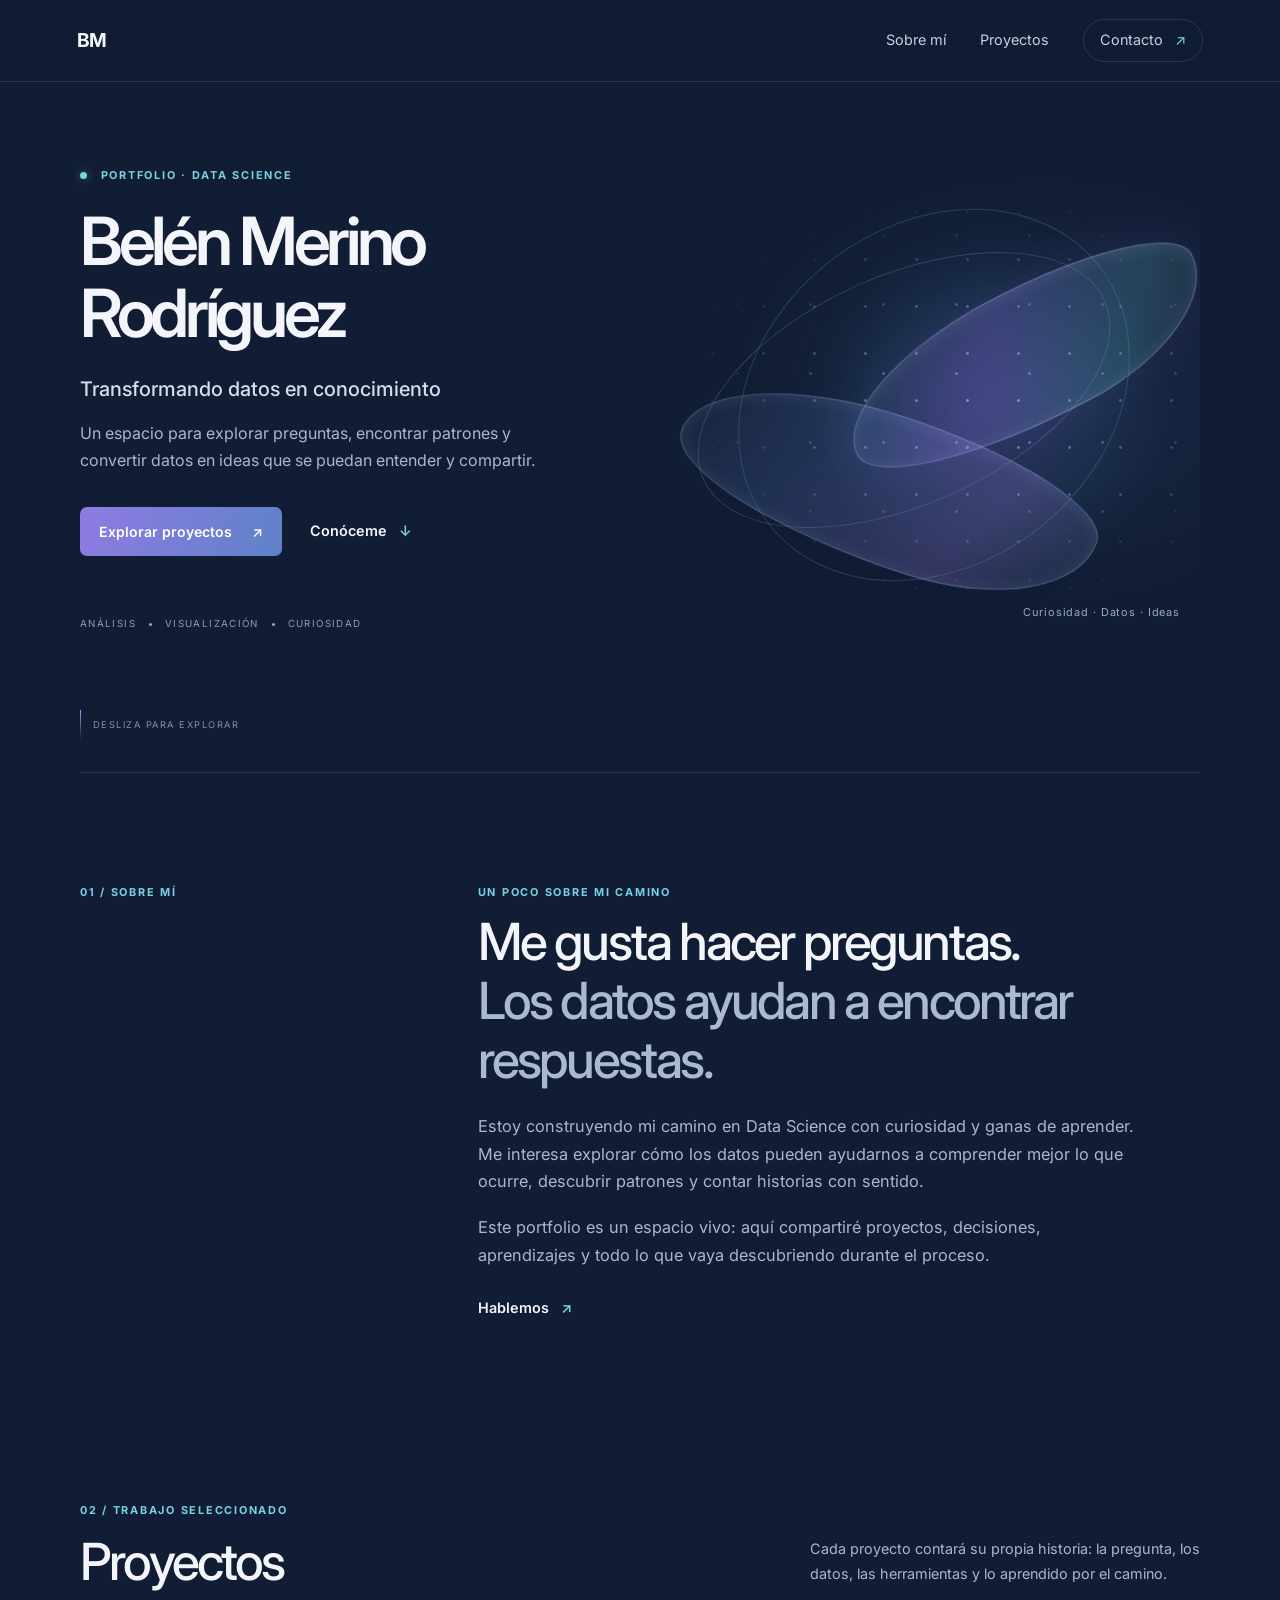
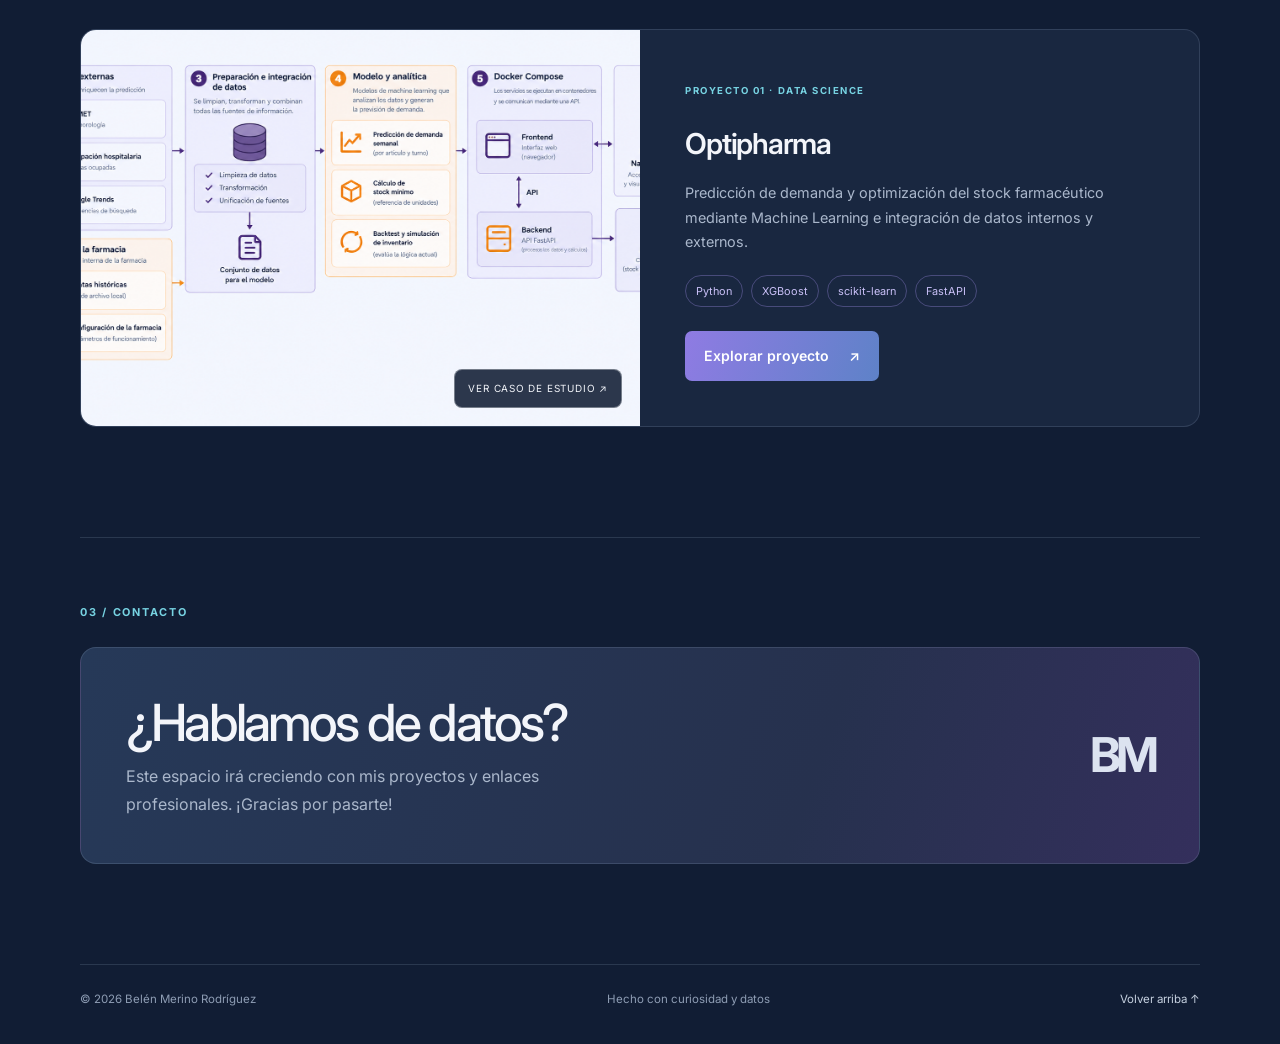
==== commit 914b9287: "Add files via upload" ====
--- a/index.html
+++ b/index.html
@@ -3,134 +3,101 @@
 <head>
   <meta charset="utf-8">
   <meta name="viewport" content="width=device-width, initial-scale=1">
-  <meta name="description" content="Optipharma: proyecto de Data Science para la predicción de demanda y optimización del stock farmacéutico.">
+  <meta name="description" content="Portfolio de Belén Merino Rodríguez: proyectos, análisis y exploración de datos.">
   <meta name="theme-color" content="#111d34">
-  <title>Optipharma | Belén Merino Rodríguez</title>
+  <title>Belén Merino Rodríguez | Portfolio</title>
   <link rel="preconnect" href="https://fonts.googleapis.com">
   <link rel="preconnect" href="https://fonts.gstatic.com" crossorigin>
   <link href="https://fonts.googleapis.com/css2?family=Inter:wght@400;500;600;700&display=swap" rel="stylesheet">
-  <link rel="stylesheet" href="../../styles.css">
-  <style>
-    .case-hero { padding:95px 0 65px; }
-    .case-hero h1 { max-width:900px; margin:16px 0; }
-    .case-lead { max-width:780px; color:var(--muted); font-size:1.08rem; line-height:1.8; }
-    .case-meta { display:flex; flex-wrap:wrap; gap:9px; margin-top:25px; }
-    .case-meta span { border:1px solid var(--line); border-radius:99px; padding:7px 12px; color:#c9c0f7; font-size:.72rem; }
-    .case-section { padding:55px 0; border-top:1px solid var(--line); }
-    .case-section h2 { margin:10px 0 18px; }
-    .case-copy { max-width:850px; color:var(--muted); }
-    .case-grid { display:grid; grid-template-columns:repeat(2,minmax(0,1fr)); gap:16px; margin-top:28px; }
-    .case-card { padding:23px; border:1px solid var(--line); border-radius:13px; background:rgba(34,49,75,.45); }
-    .case-card h3 { margin:0 0 9px; font-size:1rem; }
-    .case-card p, .case-card li { color:var(--muted); font-size:.88rem; }
-    .case-card ul { padding-left:19px; margin-bottom:0; }
-    .architecture { margin:28px 0 0; padding:12px; border:1px solid var(--line); border-radius:14px; background:#f3f5fa; }
-    .architecture img { width:100%; height:auto; display:block; border-radius:7px; }
-    .architecture figcaption { color:#53627c; font-size:.75rem; padding:10px 5px 2px; }
-    .backtest-figures { display:grid; grid-template-columns:1fr; gap:22px; margin-top:28px; }
-    .backtest-figure { margin:0; padding:12px; border:1px solid var(--line); border-radius:14px; background:rgba(34,49,75,.45); }
-    .backtest-figure img { display:block; width:100%; height:auto; border-radius:7px; }
-    .backtest-figure figcaption { color:var(--muted); font-size:.78rem; padding:11px 5px 2px; }
-    .notice { margin-top:22px; padding:17px 19px; border-left:3px solid var(--violet); border-radius:0 9px 9px 0; background:rgba(170,150,244,.08); color:var(--muted); font-size:.86rem; }
-    .case-back { display:inline-block; margin-top:28px; }
-    @media(max-width:700px){ .case-hero{padding:65px 0 45px}.case-grid{grid-template-columns:1fr}.case-section{padding:42px 0} }
-  </style>
+  <link rel="stylesheet" href="styles.css">
 </head>
 <body>
   <header class="site-header">
-    <a class="brand" href="../../index.html#inicio" aria-label="Ir al inicio">BM</a>
+    <a class="brand" href="#inicio" aria-label="Ir al inicio">BM</a>
     <button class="menu-toggle" aria-label="Abrir menú" aria-expanded="false">☰</button>
     <nav class="nav" aria-label="Navegación principal">
-      <a href="../../index.html#sobre-mi">Sobre mí</a>
-      <a href="../../index.html#proyectos">Proyectos</a>
-      <a class="nav-cta" href="../../index.html#contacto">Contacto <span aria-hidden="true">↗</span></a>
+      <a href="#sobre-mi">Sobre mí</a>
+      <a href="#proyectos">Proyectos</a>
+      <a class="nav-cta" href="#contacto">Contacto <span aria-hidden="true">↗</span></a>
     </nav>
   </header>
+
   <main>
-    <section class="case-hero section-wrap">
-      <p class="eyebrow"><span class="status-dot"></span> CASO DE ESTUDIO · DATA SCIENCE</p>
-      <h1>Optipharma</h1>
-      <p class="case-lead">Predicción de demanda y optimización del stock farmacéutico. Un proyecto que integra datos históricos de la farmacia y fuentes externas para anticipar necesidades de reposición y apoyar las decisiones de inventario.</p>
-      <div class="case-meta"><span>Python</span><span>pandas</span><span>NumPy</span><span>XGBoost</span><span>scikit-learn</span><span>FastAPI</span><span>Docker Compose</span></div>
-      <a class="text-link case-back" href="../../index.html#proyectos">← Volver a proyectos</a>
+    <section class="hero section-wrap" id="inicio">
+      <div class="hero-copy">
+        <p class="eyebrow"><span class="status-dot"></span> PORTFOLIO · DATA SCIENCE</p>
+        <h1>Belén Merino Rodríguez</h1>
+        <p class="hero-subtitle">Transformando datos en conocimiento</p>
+        <p class="hero-text">Un espacio para explorar preguntas, encontrar patrones y convertir datos en ideas que se puedan entender y compartir.</p>
+        <div class="hero-actions">
+          <a class="button button-primary" href="#proyectos">Explorar proyectos <span aria-hidden="true">↗</span></a>
+          <a class="text-link" href="#sobre-mi">Conóceme <span aria-hidden="true">↓</span></a>
+        </div>
+        <div class="hero-meta"><span>ANÁLISIS</span><i></i><span>VISUALIZACIÓN</span><i></i><span>CURIOSIDAD</span></div>
+      </div>
+      <div class="hero-art" role="img" aria-label="Formas abstractas translúcidas en tonos violetas y cian sobre un fondo azul noche">
+        <div class="art-glow"></div>
+        <div class="art-orbit orbit-one"></div>
+        <div class="art-orbit orbit-two"></div>
+        <div class="art-glass glass-one"></div>
+        <div class="art-glass glass-two"></div>
+        <div class="art-particles"></div>
+        <span class="art-caption">Curiosidad · Datos · Ideas</span>
+      </div>
+      <a class="scroll-cue" href="#sobre-mi"><span></span> DESLIZA PARA EXPLORAR</a>
     </section>
 
-    <section class="case-section">
-      <div class="section-wrap">
-        <div class="section-kicker">01 / EL RETO</div>
-        <h2>Anticipar la demanda para decidir mejor</h2>
-        <p class="case-copy">La gestión del inventario farmacéutico debe equilibrar la disponibilidad de productos con el coste de mantener existencias. Las roturas de stock pueden traducirse en ventas perdidas y falta de disponibilidad, mientras que el exceso de inventario puede inmovilizar capital y aumentar el riesgo de caducidad. Optipharma plantea una solución predictiva para pasar de una gestión reactiva a una planificación basada en datos.</p>
+    <section class="intro section-wrap" id="sobre-mi">
+      <div class="section-kicker">01 / SOBRE MÍ</div>
+      <div class="intro-content">
+        <p class="eyebrow">UN POCO SOBRE MI CAMINO</p>
+        <h2>Me gusta hacer preguntas.<br><em>Los datos ayudan a encontrar respuestas.</em></h2>
+        <p>Estoy construyendo mi camino en Data Science con curiosidad y ganas de aprender. Me interesa explorar cómo los datos pueden ayudarnos a comprender mejor lo que ocurre, descubrir patrones y contar historias con sentido.</p>
+        <p>Este portfolio es un espacio vivo: aquí compartiré proyectos, decisiones, aprendizajes y todo lo que vaya descubriendo durante el proceso.</p>
+        <a class="text-link" href="#contacto">Hablemos <span aria-hidden="true">↗</span></a>
       </div>
     </section>
 
-    <section class="case-section">
-      <div class="section-wrap">
-        <div class="section-kicker">02 / DATOS Y VARIABLES</div>
-        <h2>Una visión más completa de la demanda</h2>
-        <p class="case-copy">El proyecto combina información interna de la farmacia con señales externas que pueden aportar contexto sobre la evolución de la demanda.</p>
-        <div class="case-grid">
-          <article class="case-card"><h3>Datos internos</h3><ul><li>Histórico de ventas procedente del ERP</li><li>Información de productos y stock</li><li>Calendario y estacionalidad</li></ul></article>
-          <article class="case-card"><h3>Fuentes externas</h3><ul><li>Google Trends</li><li>Datos meteorológicos de AEMET</li><li>Datos de ocupación hospitalaria</li></ul></article>
+    <section class="projects section-wrap" id="proyectos">
+      <div class="section-heading">
+        <div>
+          <div class="section-kicker">02 / TRABAJO SELECCIONADO</div>
+          <h2>Proyectos</h2>
         </div>
-        <p class="case-copy" style="margin-top:20px">La presentación del proyecto recoge un histórico de 1,1 millones de registros y la integración de variables para enriquecer la predicción.</p>
+        <p>Cada proyecto contará su propia historia: la pregunta, los datos, las herramientas y lo aprendido por el camino.</p>
       </div>
+      <article class="project-placeholder project-featured">
+        <a class="project-visual project-image-link" href="proyectos/optipharma/" aria-label="Ver el caso de estudio Optipharma">
+          <img src="assets/optipharma-arquitectura.png" alt="Diagrama de arquitectura de Optipharma: fuentes de datos, preparación, modelo predictivo, aplicación y resultados">
+          <span class="project-image-label">VER CASO DE ESTUDIO ↗</span>
+        </a>
+        <div class="project-info">
+          <span class="project-number">PROYECTO 01 · DATA SCIENCE</span>
+          <h3>Optipharma</h3>
+          <p>Predicción de demanda y optimización del stock farmacéutico mediante Machine Learning e integración de datos internos y externos.</p>
+          <div class="project-tags"><span>Python</span><span>XGBoost</span><span>scikit-learn</span><span>FastAPI</span></div>
+          <a class="button button-primary" href="proyectos/optipharma/">Explorar proyecto <span aria-hidden="true">↗</span></a>
+        </div>
+      </article>
     </section>
 
-    <section class="case-section">
-      <div class="section-wrap">
-        <div class="section-kicker">03 / PREPARACIÓN Y MODELIZACIÓN</div>
-        <h2>Del dato al modelo predictivo</h2>
-        <div class="case-grid">
-          <article class="case-card"><h3>Preparación de datos</h3><p>Limpieza, transformación y unificación de las fuentes. El proceso contempla la creación de variables derivadas, como retardos, medias móviles y medidas de variabilidad.</p></article>
-          <article class="case-card"><h3>Modelo de Machine Learning</h3><p>Se utiliza XGBoost para estimar la demanda. El planteamiento incorpora una función de pérdida asimétrica para dar mayor importancia al coste de determinados errores de predicción.</p></article>
-          <article class="case-card"><h3>Entrenamiento</h3><p>La documentación del proyecto describe un reentrenamiento mensual mediante una ventana deslizante de 15 meses.</p></article>
-          <article class="case-card"><h3>Evaluación</h3><p>La evaluación combina métricas de error con variables de negocio y analiza el comportamiento del stock y el impacto económico de las predicciones.</p></article>
+    <section class="contact section-wrap" id="contacto">
+      <div class="section-kicker">03 / CONTACTO</div>
+      <div class="contact-panel">
+        <div>
+          <h2>¿Hablamos de datos?</h2>
+          <p>Este espacio irá creciendo con mis proyectos y enlaces profesionales. ¡Gracias por pasarte!</p>
         </div>
-      </div>
-    </section>
-
-    <section class="case-section">
-      <div class="section-wrap">
-        <div class="section-kicker">04 / ARQUITECTURA</div>
-        <h2>Una solución conectada de principio a fin</h2>
-        <p class="case-copy">La arquitectura organiza la entrada y preparación de datos, el motor analítico y una aplicación con frontend web y backend mediante API. Los resultados contemplan la predicción de demanda, el cálculo de stock mínimo y la generación de información para la reposición.</p>
-        <figure class="architecture">
-          <img src="../../assets/optipharma-arquitectura.png" alt="Diagrama de flujo de Optipharma con fuentes externas e internas, preparación de datos, modelo predictivo, Docker Compose, frontend, backend y resultados">
-          <figcaption>Diagrama de arquitectura y flujo de datos de Optipharma</figcaption>
-        </figure>
-      </div>
-    </section>
-
-    <section class="case-section">
-      <div class="section-wrap">
-        <div class="section-kicker">05 / RESULTADOS Y APLICACIÓN</div>
-        <h2>De la predicción a la decisión de inventario</h2>
-        <p class="case-copy">La salida operativa del proyecto es una estimación de demanda que ayuda a calcular el stock mínimo por artículo y preparar un fichero de reposición. También se contempla el backtesting de la lógica de inventario para analizar su comportamiento.</p>
-        <div class="case-grid">
-          <article class="case-card"><h3>Predicción de demanda</h3><p>Estimación de la demanda para apoyar la planificación de existencias.</p></article>
-          <article class="case-card"><h3>Stock mínimo</h3><p>Conversión de la demanda prevista en una referencia para la reposición de productos.</p></article>
-          <article class="case-card"><h3>Backtesting</h3><p>Simulación del comportamiento de la estrategia de inventario y análisis de sus resultados.</p></article>
-          <article class="case-card"><h3>Salida descargable</h3><p>Generación de resultados en CSV para facilitar su consulta y uso operativo.</p></article>
-        </div>
-        <div class="backtest-figures">
-          <figure class="backtest-figure">
-            <img src="backtesting-pagina-7.png" alt="Página original 7 de la presentación Optipharma: resultados de stock mínimo y backtesting">
-            <figcaption>Stock mínimo y backtesting · Presentación original, página 7</figcaption>
-          </figure>
-          <figure class="backtest-figure">
-            <img src="backtesting-pagina-8.png" alt="Página original 8 de la presentación Optipharma: resultados de stock mínimo y backtesting">
-            <figcaption>Stock mínimo y backtesting · Presentación original, página 8</figcaption>
-          </figure>
-        </div>
-        <div class="notice">Datos ficticios con fines demostrativos. Las unidades y los valores absolutos se han adaptado, pero los porcentajes obtenidos en el backtest son representativos de los resultados alcanzados al aplicar el modelo.</div>
+        <span class="contact-mark">BM</span>
       </div>
     </section>
   </main>
+
   <footer class="footer section-wrap">
     <span>© <span id="year"></span> Belén Merino Rodríguez</span>
     <span>Hecho con curiosidad y datos</span>
-    <a href="#top" onclick="window.scrollTo({top:0,behavior:'smooth'});return false;">Volver arriba ↑</a>
+    <a href="#inicio">Volver arriba ↑</a>
   </footer>
-  <script src="../../script.js"></script>
+  <script src="script.js"></script>
 </body>
 </html>
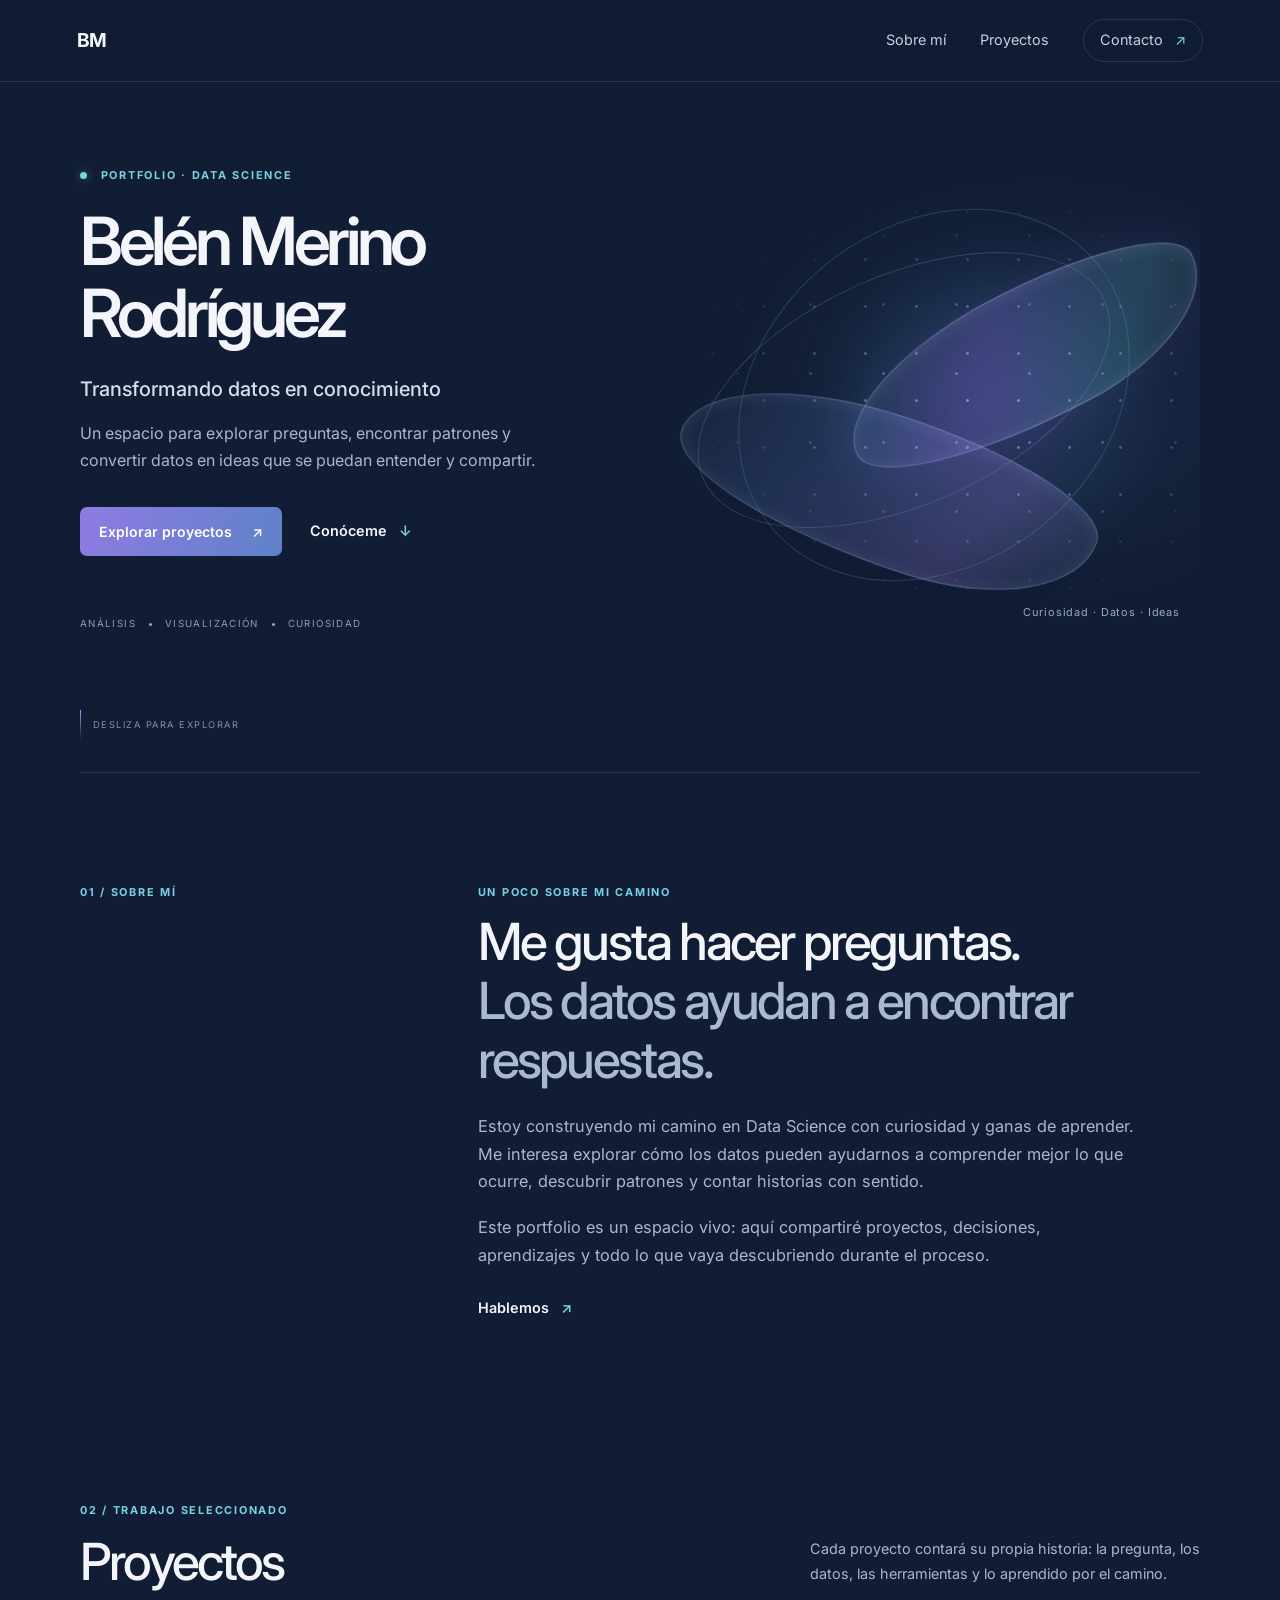
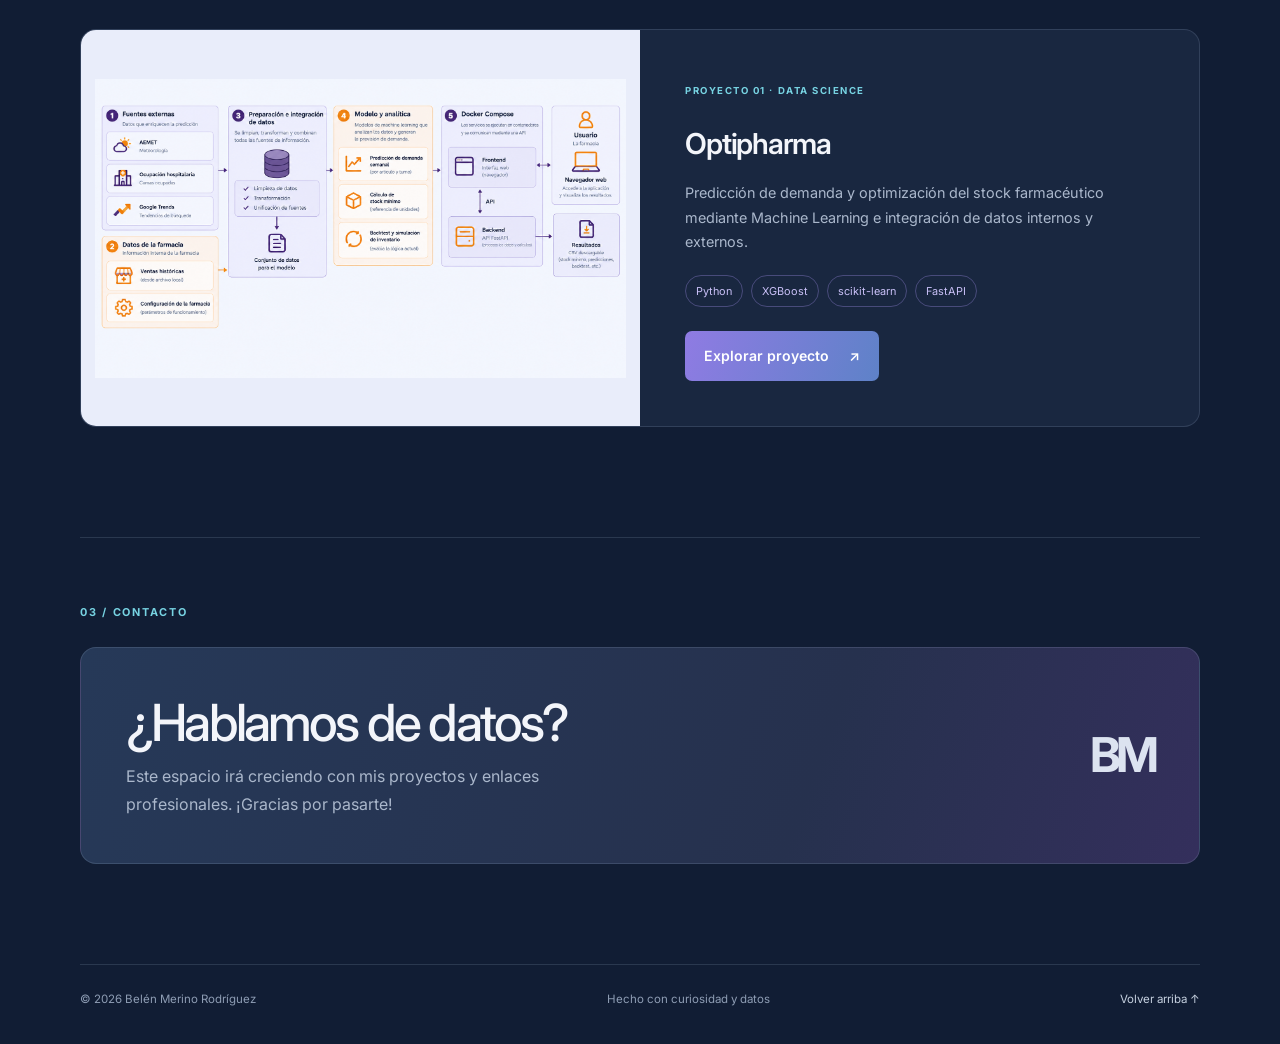
==== commit 20cab8e5: "Add files via upload" ====
--- a/index.html
+++ b/index.html
@@ -69,7 +69,6 @@
       <article class="project-placeholder project-featured">
         <a class="project-visual project-image-link" href="proyectos/optipharma/" aria-label="Ver el caso de estudio Optipharma">
           <img src="assets/optipharma-arquitectura.png" alt="Diagrama de arquitectura de Optipharma: fuentes de datos, preparación, modelo predictivo, aplicación y resultados">
-          <span class="project-image-label">VER CASO DE ESTUDIO ↗</span>
         </a>
         <div class="project-info">
           <span class="project-number">PROYECTO 01 · DATA SCIENCE</span>
--- a/styles.css
+++ b/styles.css
@@ -110,10 +110,10 @@
 
 /* Optipharma featured project */
 .project-image-link { display:block; min-height:330px; position:relative; overflow:hidden; background:#e9edfa; }
-.project-image-link img { width:100%; height:100%; min-height:330px; display:block; object-fit:cover; object-position:center; transition:transform .45s ease; }
+.project-image-link img { position:absolute; inset:0; width:100%; height:100%; min-height:0; display:block; padding:14px; box-sizing:border-box; object-fit:contain; object-position:center; transition:transform .45s ease; }
 .project-image-link:hover img { transform:scale(1.025); }
 .project-image-label { position:absolute; right:18px; bottom:18px; padding:10px 13px; border:1px solid rgba(255,255,255,.35); border-radius:8px; background:rgba(17,29,52,.88); color:#f3f5fa; font-size:.62rem; letter-spacing:.08em; }
 .project-tags { display:flex; flex-wrap:wrap; gap:8px; margin:20px 0 24px; }
 .project-tags span { border:1px solid rgba(170,150,244,.32); border-radius:99px; padding:6px 10px; color:#c9c0f7; font-size:.68rem; }
 .project-info .button { display:inline-flex; }
-@media (max-width:800px) { .project-image-link, .project-image-link img { min-height:260px; } }
+@media (max-width:800px) { .project-image-link { min-height:260px; } .project-image-link img { min-height:0; } }
